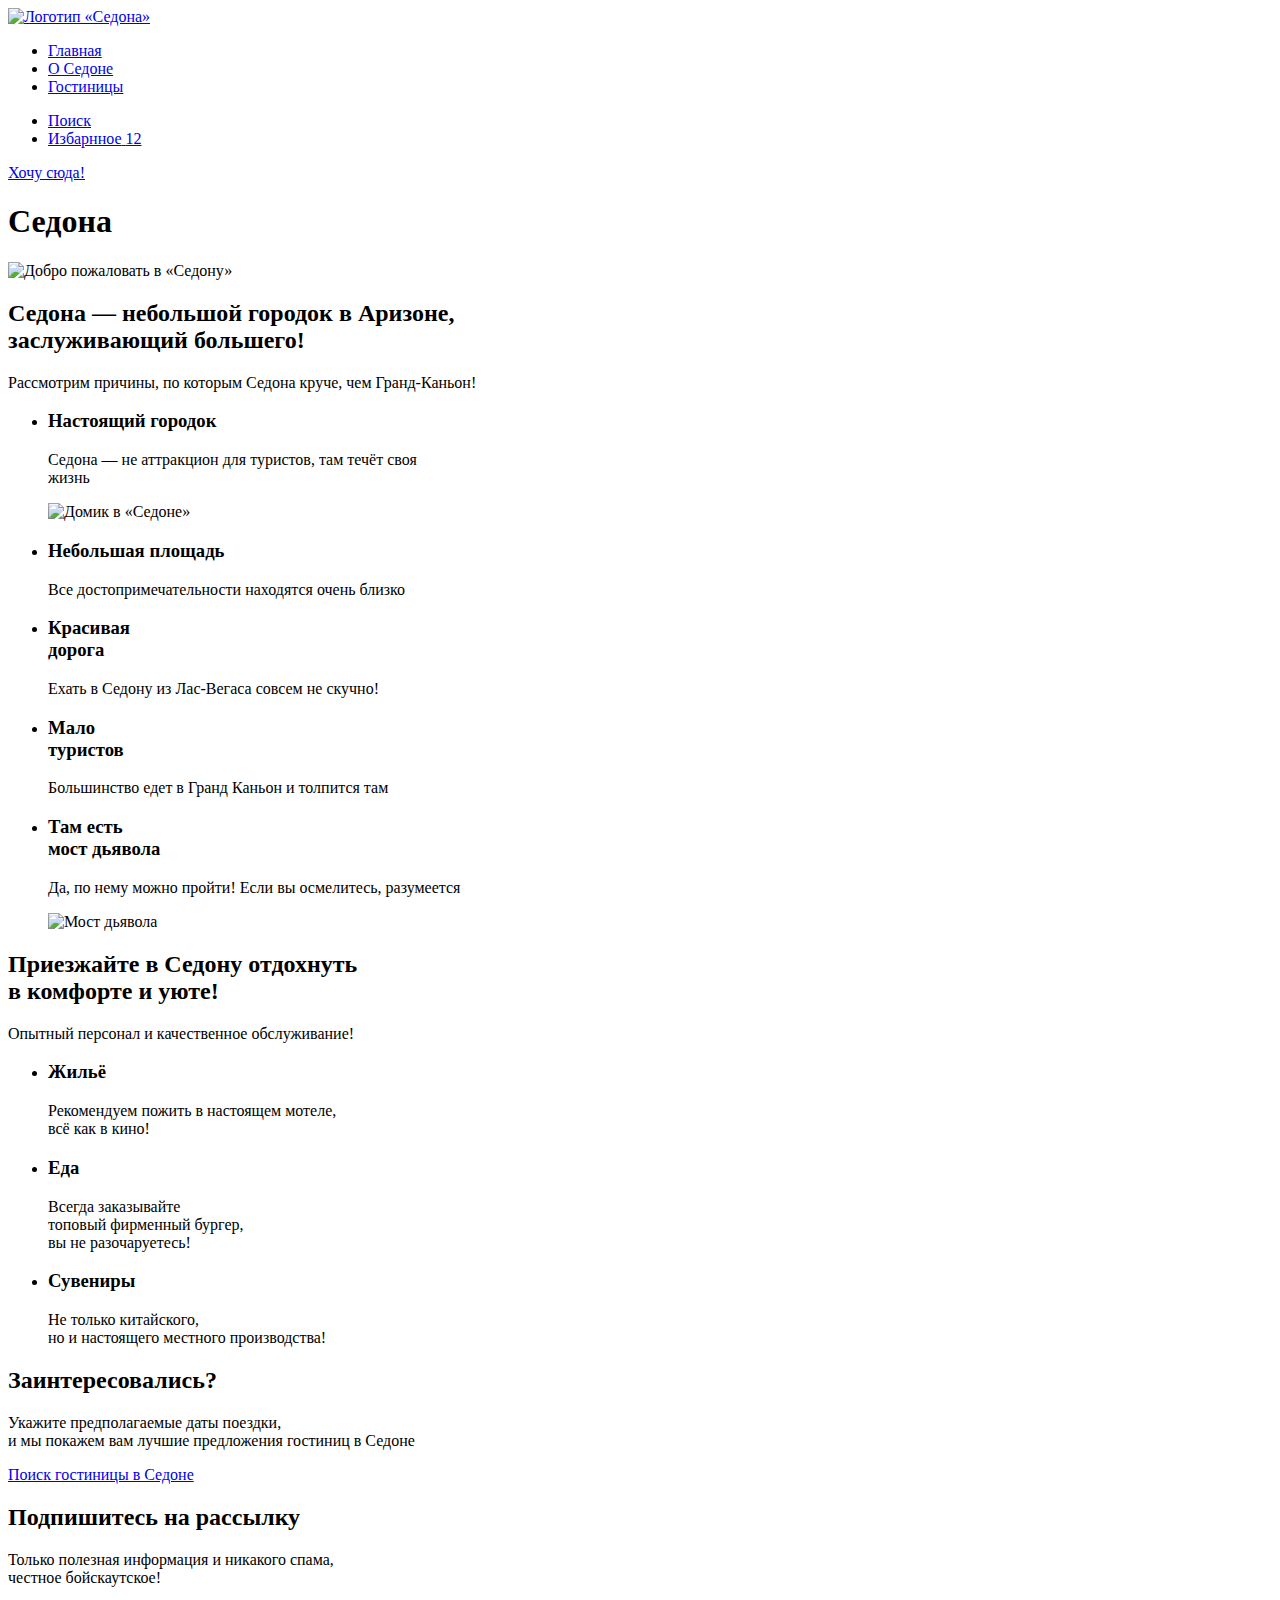
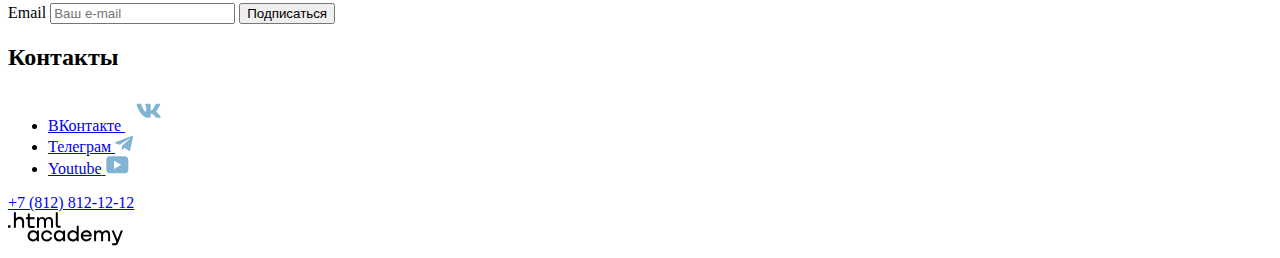
==== index.html @ edb0833c "Добавляет индекс" ====
<!DOCTYPE html>
<html lang="ru">
  <head>
    <meta charset="utf-8">
    <title>HTML Academy: Седона</title>
    <link rel="stylesheet" href="styles/styles.css">
    <link rel="icon" href="favicon.ico"  type="image/x-icon">
  </head>
  <body>
    <div class="container">
      <header data-test="header" class="page-header">
        <a class="logo" href="index.html"> <img class="img-logo" src="images/logosedona.svg" width="140" height="70"
          alt="Логотип «Седона»"></a>
        <nav class="navigation">
          <ul class="navigation-list">
            <li class="navigation-item">
              <a class="navigation-link active-navigation-link" href="index.html">Главная</a>
            </li>
              <li class="navigation-item">
                <a class="navigation-link" href="#">О Седоне</a>
              </li>
               <li class="navigation-item">
                <a class="navigation-link" href="catalog.html">Гостиницы</a>
              </li>
          </ul>
          <ul class="navigation-user">
            <li class="navigation-user-item">
              <a class="img-search navigation-user-link-search" href="#" >
                <span class="visually-hidden">Поиск</span>
              </a>
            </li>
            <li class="navigation-user-item">
              <a class="img-favorite navigation-user-link-favotite" href="#">
                <span class="visually-hidden">Избарнное</span>
                <span class="notification-bage">12</span>
              </a>
            </li>
            </ul>
            <div class="want-here">
              <a class="button link-button button-brown" href="#">Хочу сюда!</a>
            </div>
        </nav>
      </header>

    <main data-test="main" class="main-container">
      <div class="page-container">
        <h1 class="visually-hidden">Седона</h1>
        <section data-test="hero" class="hero">
      <img class="Welcome" src="images/welcome(1).svg" width="458" height="352" alt="Добро пожаловать в «Седону»">
    </section>
    <section data-test="advantages" class="advantages">
      <div class="wrapper-advantages">
      <h2 class="title">Седона — небольшой городок в Аризоне,<br> заслуживающий большего!</h2>
     <p class="sedonas-descriptopn">Рассмотрим причины, по которым Седона круче, чем Гранд-Каньон!</p>
    </div>
     <ul class="advantages-list">
      <li class="advantages-item advantages-item-wide">
        <div class="advantages-item-container blue">
        <h3 class="advantages-title-city">Настоящий городок</h3>
        <p class="advantages-description-city">Седона — не аттракцион для туристов, там течёт своя <br> жизнь</p>
      </div>
        <img src="images/Sedonacity.jpg" width="800" height="385" alt="Домик в «Седоне»">
      </li>
          <li class="advantages-item">
            <div class="advantages-item-container grey">
            <h3 class="advantages-title">Небольшая площадь</h3>
            <p class="advantages-description">Все достопримечательности находятся очень близко</p>
          </div>
          </li>
          <li class="advantages-item">
            <div class="advantages-item-container dark-grey">
            <h3 class="advantages-title">Красивая <br> дорога</h3>
            <p class="advantages-description">Ехать в Седону из Лас-Вегаса совсем не скучно!</p>
          </div>
          </li>
          <li class="advantages-item">
            <div class="advantages-item-container grey">
            <h3 class="advantages-title">Мало <br> туристов</h3>
            <p class="advantages-description">Большинство едет в Гранд Каньон и толпится там</p>
          </div>
          </li>
          <li class="advantages-item advantages-item-wide advantages-item-wide-reverse">
            <div class="advantages-item-blue">
        <h3 class="advantages-title-bridge">Там есть <br> мост дьявола</h3>
        <p class="advantages-description-bridge">Да, по нему можно пройти! Если вы осмелитесь, разумеется</p>
        </div>
        <img src="images/Bridge.jpg" width="800" height="385" alt="Мост дьявола">
      </li>
      </ul>
      </section>
      <section data-test="service" class="service">
        <div class="wrapper-service">
        <h2 class="title-advice">Приезжайте в Седону отдохнуть <br> в комфорте и уюте!</h2>
        <p class="sedonas-descriptopn-service">Опытный персонал и качественное обслуживание!</p>
      </div>
        <ul class="services-list">
          <li class="services-item">
            <div class="services-item-container grey">
              <span class="house"></span>
            <h3 class="advantages-title-service">Жильё</h3>
            <p class="advantages-description">Рекомендуем пожить в&nbsp;настоящем мотеле, <br> всё как в кино!</p>
          </div>
          </li>
          <li class="services-item">
            <div class="services-item-container white">
              <span class="food"></span>
            <h3 class="advantages-title-service">Еда</h3>
            <p class="advantages-description">Всегда заказывайте <br> топовый фирменный бургер, <br> вы не разочаруетесь!</p>
          </div>
          </li>
          <li class="services-item">
            <div class="services-item-container grey">
              <span class="souvenir"></span>
            <h3 class="advantages-title-service">Сувениры</h3>
            <p class="advantages-description">Не только китайского, <br> но и настоящего местного производства!</p>
          </div>
          </li>
        </ul>
      </section>
      <section data-test="subscribe" class="searhing-hotels">
        <div data-test="search" class="wrapper-searching-hotels">
        <h2 class="title">Заинтересовались?</h2>
        <p class="descriptopn-date">Укажите предполагаемые даты поездки, <br> и мы покажем вам лучшие предложения гостиниц в Седоне</p>
        <a class="button button-brown button-serach" href="catalog.html">Поиск гостиницы в Седоне</a>
      </div>
      </section>
      <section class="subscribe">
        <div class="wrapper-subscribe">
        <h2 class="subscribe-title">Подпишитесь на рассылку</h2>
        <p class="subcribe-description">Только полезная информация и никакого спама,<br>честное бойскаутское!</p>
        <form class="newsletter-form" action="https://echo.htmlacademy.ru/" method="post">
          <label for="newsletter-email" class="visually-hidden">Email</label>
          <input class="field"  placeholder="Ваш e-mail" type="email" name="newsletter-email" id="newsletter-email" required>
          <button class="button newsletter-button button-blue" type="submit">
            Подписаться
          </button>
        </form>
      </div>
      </section>
      </div>
    </main>


    <footer data-test="footer" class="page-footer">
      <section class="footer-social">
        <h2 class="visually-hidden">Контакты</h2>
        <ul class="footer-social-list">
          <li class="footer-social-item">
            <a class="link-footer" href="#">
              <span class="visually-hidden">ВКонтакте</span>
              <svg class="svg-footer" width="48" height="41" viewBox="0 0 48 41" fill="#83B3D3" xmlns="http://www.w3.org/2000/svg">
                <path fill-rule="evenodd" clip-rule="evenodd" d="M35.1164 14.8044C35.2824 14.2584 35.1164 13.8564 34.3214 13.8564H31.6964C31.0284 13.8564 30.7204 14.2034 30.5534 14.5864C30.5534 14.5864 29.2184 17.7824 27.3274 19.8584C26.7154 20.4604 26.4374 20.6514 26.1034 20.6514C25.9364 20.6514 25.6854 20.4604 25.6854 19.9134V14.8044C25.6854 14.1484 25.5014 13.8564 24.9454 13.8564H20.8174C20.4004 13.8564 20.1494 14.1604 20.1494 14.4494C20.1494 15.0704 21.0954 15.2144 21.1924 16.9624V20.7604C21.1924 21.5934 21.0394 21.7444 20.7054 21.7444C19.8154 21.7444 17.6504 18.5334 16.3654 14.8594C16.1164 14.1444 15.8644 13.8564 15.1934 13.8564H12.5664C11.8164 13.8564 11.6664 14.2034 11.6664 14.5864C11.6664 15.2684 12.5564 18.6564 15.8114 23.1374C17.9814 26.1974 21.0364 27.8564 23.8194 27.8564C25.4884 27.8564 25.6944 27.4884 25.6944 26.8534V24.5404C25.6944 23.8034 25.8524 23.6564 26.3814 23.6564C26.7714 23.6564 27.4384 23.8484 28.9964 25.3234C30.7764 27.0724 31.0694 27.8564 32.0714 27.8564H34.6964C35.4464 27.8564 35.8224 27.4884 35.6064 26.7604C35.3684 26.0364 34.5184 24.9854 33.3914 23.7384C32.7794 23.0284 31.8614 22.2634 31.5824 21.8804C31.1934 21.3894 31.3044 21.1704 31.5824 20.7334C31.5824 20.7334 34.7824 16.3074 35.1154 14.8044H35.1164Z"/>
                </svg>
            </a>
          </li>
          <li class="footer-social-item">
            <a class="link-footer" href="#">
              <span class="visually-hidden">Телеграм</span>
              <svg class="svg-footer" width="18" height="17" viewBox="0 0 18 17" fill="#83B3D3" xmlns="http://www.w3.org/2000/svg">
                <path d="M16.785 0.955705L0.840489 7.1042C-0.247661 7.54126 -0.241365 8.14828 0.640845 8.41897L4.73445 9.69597L14.2058 3.72014C14.6537 3.44766 15.0629 3.59424 14.7265 3.89281L7.05283 10.8183H7.05103L7.05283 10.8192L6.77045 15.0387C7.18413 15.0387 7.36669 14.8489 7.59871 14.625L9.58705 12.6915L13.7229 15.7464C14.4855 16.1664 15.0332 15.9506 15.2229 15.0405L17.9379 2.2453C18.2158 1.13107 17.5126 0.626562 16.785 0.955705Z"/>
                </svg>
            </a>
          </li>
          <li class="footer-social-item button-link-youtube">
            <a class="link-footer" href="#">
              <span class="visually-hidden">Youtube</span>
              <svg class="svg-footer" width="23" height="18" viewBox="0 0 23 18" fill="#83B3D3" xmlns="http://www.w3.org/2000/svg">
                <path d="M18.9402 0.356445H3.50738C1.64668 0.356445 0.333252 1.9502 0.333252 3.75645V13.8502C0.333252 15.7627 1.64668 17.3564 3.50738 17.3564H19.1591C20.8009 17.3564 22.3333 15.7627 22.3333 13.9564V3.75645C22.1143 1.9502 20.8009 0.356445 18.9402 0.356445ZM7.99494 12.8939V4.81894L15.3283 8.85645L7.99494 12.8939Z"/>
                </svg>
            </a>
          </li>
        </ul>
      </section>

      <section class="contacts-phone">
         <a href="tel:+798121212">+7 (812) 812-12-12</a>
    </section>

    <section class="footer-logo-htmlacademy">
      <svg class="logo-htmlacademy" width="115" height="34" fill="#000" xmlns="http://www.w3.org/2000/svg"><path d="M0 13.26v2.6h2.5v-2.6H0ZM11.6 4.86c-1.6 0-2.8.7-3.6 1.7h-.1V.36h-2v15.5h2v-5.3c0-2.1 1.3-3.6 3.3-3.6 1.8 0 2.9 1.4 2.9 3.2v5.7h2v-6.1c.1-3-1.8-4.9-4.5-4.9ZM26.6 5.16h-4.8v-3.7h-2v3.8h-1.9v2h1.9v6c0 1.7 1 2.7 2.7 2.7h4.1v-2h-3.7c-.7 0-1.1-.4-1.1-1.1v-5.7h4.8v-2ZM41.1 4.96c-1.6 0-2.9.8-3.5 2.1h-.1c-.6-1.2-1.8-2.1-3.4-2.1-1.4 0-2.5.8-3.1 1.8h-.1v-1.6H29v10.6h2v-5.4c0-2 1-3.5 2.6-3.5 1.5 0 2.4 1 2.4 2.6v6.3h2v-5.6c0-2.4 1.4-3.3 2.6-3.3 1.5 0 2.4 1 2.4 2.6v6.3h2v-6.5c.1-2.5-1.4-4.3-3.9-4.3ZM47.8 13.06c0 1.7 1 2.7 2.8 2.7h2v-2h-1.7c-.7 0-1.1-.4-1.1-1.1V.36h-2v12.7ZM28.9 20.06c-.9-1.1-2.2-1.8-3.9-1.8-3.1 0-5.4 2.3-5.4 5.6s2.3 5.6 5.4 5.6c1.8 0 3-.8 3.8-1.9h.1v1.6h2v-10.6h-2v1.5Zm-3.6 7.4c-2.2 0-3.6-1.6-3.6-3.6s1.4-3.6 3.6-3.6 3.6 1.6 3.6 3.6c0 1.9-1.4 3.6-3.6 3.6ZM44.2 22.36c-.5-2.4-2.6-4.1-5.4-4.1a5.4 5.4 0 0 0-5.6 5.6c0 3.1 2.2 5.6 5.6 5.6 2.8 0 4.9-1.8 5.4-4.2h-2.1a3.4 3.4 0 0 1-3.3 2.3c-2.2 0-3.6-1.6-3.6-3.6s1.4-3.6 3.6-3.6c1.6 0 2.8 1 3.3 2.2h2.1v-.2ZM55.1 20.06c-.9-1.1-2.2-1.8-3.9-1.8-3.1 0-5.4 2.3-5.4 5.6s2.3 5.6 5.4 5.6c1.8 0 3-.8 3.8-1.9h.1v1.6h2v-10.6h-2v1.5Zm-3.6 7.4c-2.2 0-3.6-1.6-3.6-3.6s1.4-3.6 3.6-3.6 3.6 1.6 3.6 3.6c0 1.9-1.5 3.6-3.6 3.6ZM68.7 20.16c-.9-1.1-2.2-1.9-3.9-1.9-3.1 0-5.4 2.3-5.4 5.6s2.2 5.6 5.4 5.6c1.7 0 3-.8 3.8-1.8h.1v1.5h2v-15.4h-2v6.4Zm-3.6 7.3c-2.2 0-3.6-1.6-3.6-3.6s1.4-3.6 3.6-3.6 3.6 1.6 3.6 3.6c-.1 2-1.5 3.6-3.6 3.6ZM78.3 18.26c-3.3 0-5.5 2.5-5.5 5.6 0 3 2.1 5.6 5.5 5.6 2.5 0 4.5-1.3 5.2-3.6h-2.1c-.5 1-1.6 1.6-3 1.6-1.9 0-3.3-1.3-3.4-2.9h8.8c.2-3.6-2-6.3-5.5-6.3Zm0 1.9c1.7 0 3 1 3.3 2.6h-6.5c.3-1.5 1.5-2.6 3.2-2.6ZM98.2 18.26c-1.6 0-2.9.8-3.6 2h-.1c-.6-1.2-1.8-2-3.4-2-1.4 0-2.5.7-3.1 1.8v-1.5h-1.9v10.6h2v-5.4c0-2 1-3.4 2.6-3.5 1.5 0 2.4 1 2.4 2.6v6.3h2v-5.6c0-2.4 1.4-3.3 2.6-3.3 1.5 0 2.4 1 2.4 2.6v6.3h2v-6.5c.1-2.6-1.4-4.4-3.9-4.4ZM109.4 27.36l-3.6-8.9h-2.2l4.8 11.6c-.3.9-.7 1.2-1.7 1.2h-2.5v2h2.5c1.8 0 2.8-.8 3.5-2.6l4.7-12.2h-2.1l-3.4 8.9Z"/></svg>
      </section>
    </footer>
  </div>
  </body>
</html>
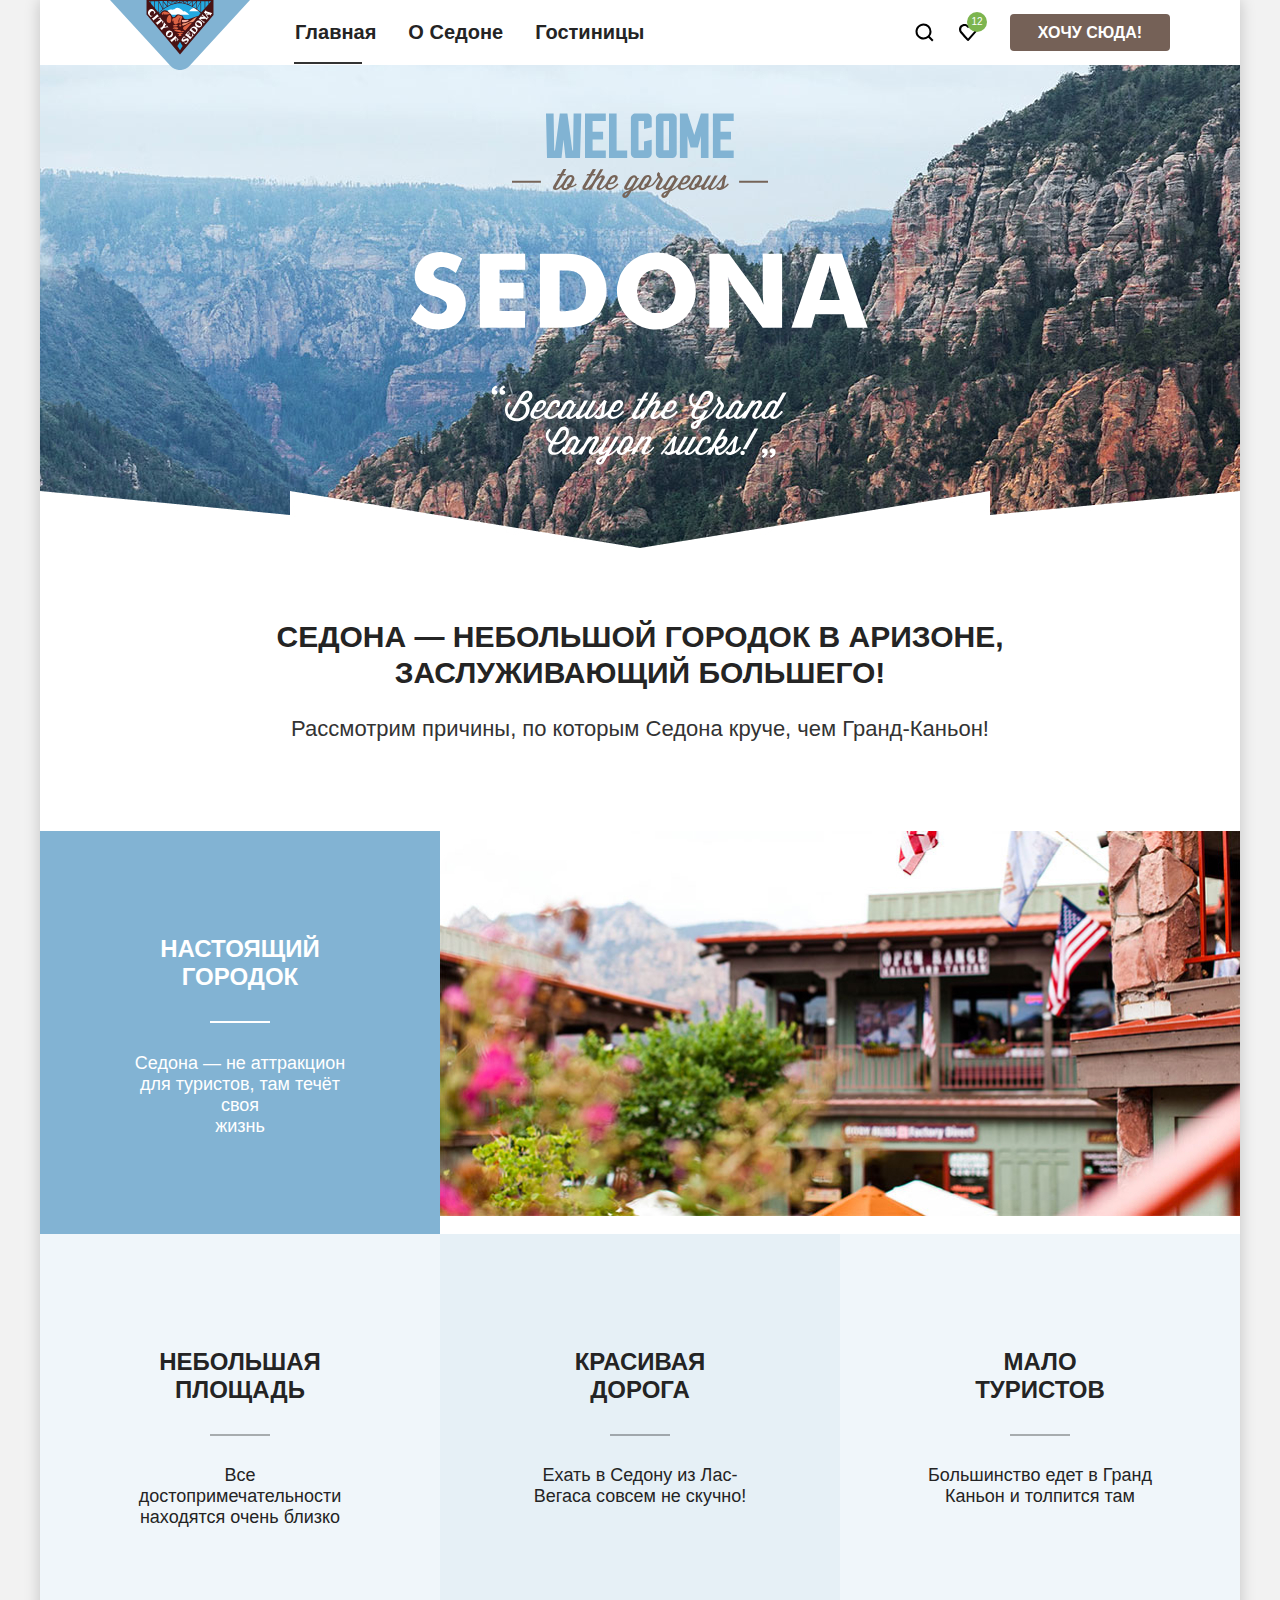
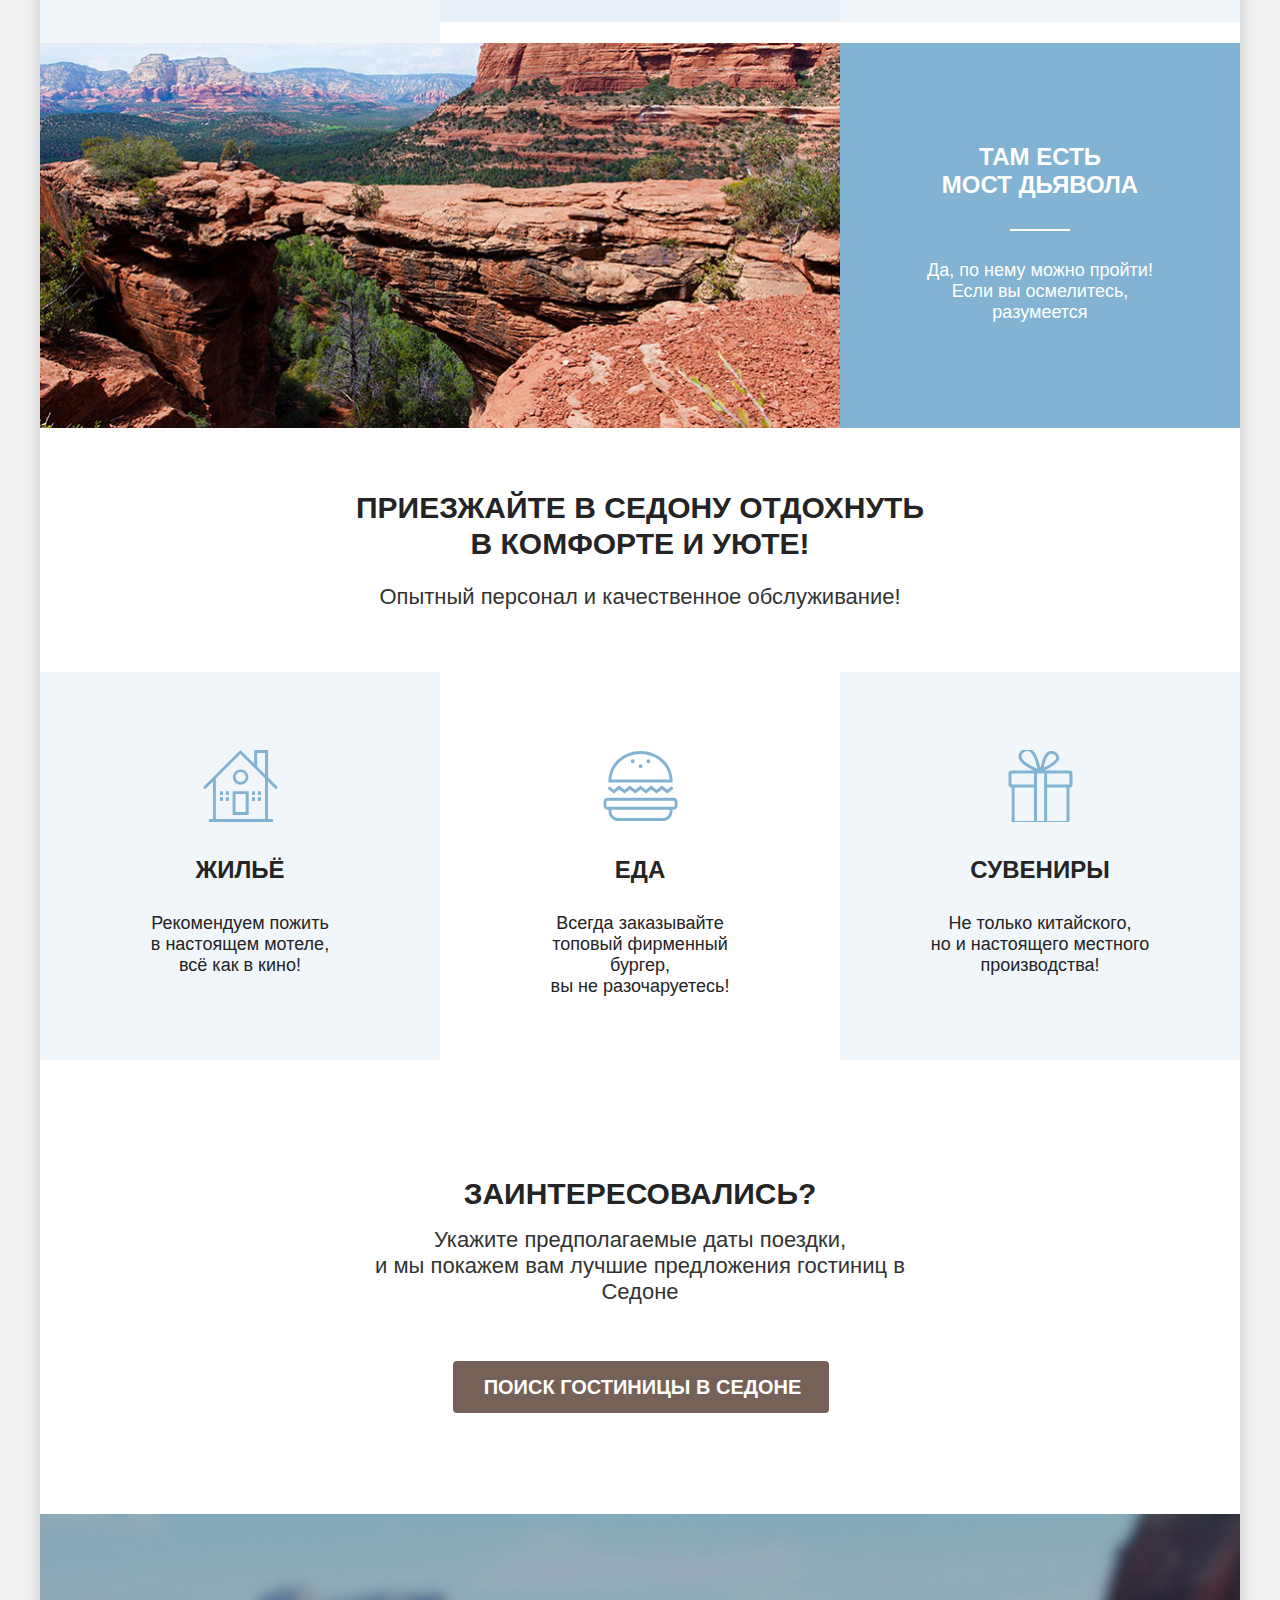
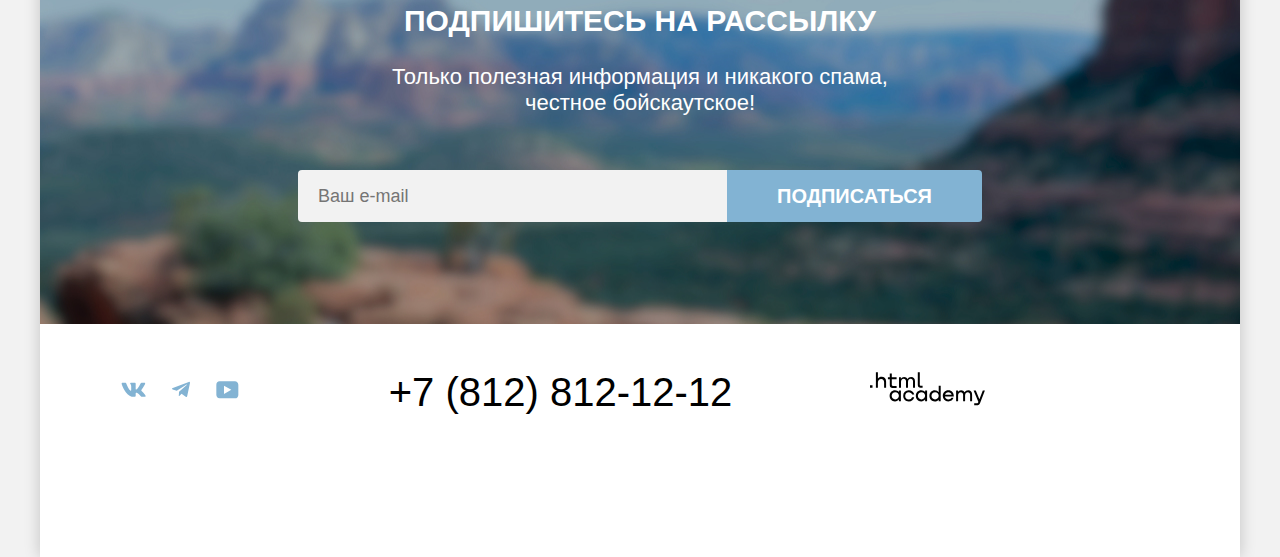
==== commit 7fa90b59: "Merge pull request #3 from MariiaGhanem/master" ====
--- a/index.html
+++ b/index.html
@@ -4,7 +4,8 @@
     <meta charset="utf-8">
     <title>HTML Academy: Седона</title>
     <link rel="stylesheet" href="styles/styles.css">
-    <link rel="icon" href="favicon.ico"  type="image/x-icon">
+    <link rel="icon" href="favicon.ico">
+    <link rel="icon" type="image/png" href="images/favicon.png">
   </head>
   <body>
     <div class="container">
@@ -59,7 +60,7 @@
         <h3 class="advantages-title-city">Настоящий городок</h3>
         <p class="advantages-description-city">Седона — не аттракцион для туристов, там течёт своя <br> жизнь</p>
       </div>
-        <img src="images/Sedonacity.jpg" width="800" height="385" alt="Домик в «Седоне»">
+        <img src="images/sedonacity.jpg" width="800" height="385" alt="Домик в «Седоне»">
       </li>
           <li class="advantages-item">
             <div class="advantages-item-container grey">
@@ -84,7 +85,7 @@
         <h3 class="advantages-title-bridge">Там есть <br> мост дьявола</h3>
         <p class="advantages-description-bridge">Да, по нему можно пройти! Если вы осмелитесь, разумеется</p>
         </div>
-        <img src="images/Bridge.jpg" width="800" height="385" alt="Мост дьявола">
+        <img src="images/bridge.jpg" width="800" height="385" alt="Мост дьявола">
       </li>
       </ul>
       </section>
@@ -177,7 +178,7 @@
     </section>
 
     <section class="footer-logo-htmlacademy">
-      <svg class="logo-htmlacademy" width="115" height="34" fill="#000" xmlns="http://www.w3.org/2000/svg"><path d="M0 13.26v2.6h2.5v-2.6H0ZM11.6 4.86c-1.6 0-2.8.7-3.6 1.7h-.1V.36h-2v15.5h2v-5.3c0-2.1 1.3-3.6 3.3-3.6 1.8 0 2.9 1.4 2.9 3.2v5.7h2v-6.1c.1-3-1.8-4.9-4.5-4.9ZM26.6 5.16h-4.8v-3.7h-2v3.8h-1.9v2h1.9v6c0 1.7 1 2.7 2.7 2.7h4.1v-2h-3.7c-.7 0-1.1-.4-1.1-1.1v-5.7h4.8v-2ZM41.1 4.96c-1.6 0-2.9.8-3.5 2.1h-.1c-.6-1.2-1.8-2.1-3.4-2.1-1.4 0-2.5.8-3.1 1.8h-.1v-1.6H29v10.6h2v-5.4c0-2 1-3.5 2.6-3.5 1.5 0 2.4 1 2.4 2.6v6.3h2v-5.6c0-2.4 1.4-3.3 2.6-3.3 1.5 0 2.4 1 2.4 2.6v6.3h2v-6.5c.1-2.5-1.4-4.3-3.9-4.3ZM47.8 13.06c0 1.7 1 2.7 2.8 2.7h2v-2h-1.7c-.7 0-1.1-.4-1.1-1.1V.36h-2v12.7ZM28.9 20.06c-.9-1.1-2.2-1.8-3.9-1.8-3.1 0-5.4 2.3-5.4 5.6s2.3 5.6 5.4 5.6c1.8 0 3-.8 3.8-1.9h.1v1.6h2v-10.6h-2v1.5Zm-3.6 7.4c-2.2 0-3.6-1.6-3.6-3.6s1.4-3.6 3.6-3.6 3.6 1.6 3.6 3.6c0 1.9-1.4 3.6-3.6 3.6ZM44.2 22.36c-.5-2.4-2.6-4.1-5.4-4.1a5.4 5.4 0 0 0-5.6 5.6c0 3.1 2.2 5.6 5.6 5.6 2.8 0 4.9-1.8 5.4-4.2h-2.1a3.4 3.4 0 0 1-3.3 2.3c-2.2 0-3.6-1.6-3.6-3.6s1.4-3.6 3.6-3.6c1.6 0 2.8 1 3.3 2.2h2.1v-.2ZM55.1 20.06c-.9-1.1-2.2-1.8-3.9-1.8-3.1 0-5.4 2.3-5.4 5.6s2.3 5.6 5.4 5.6c1.8 0 3-.8 3.8-1.9h.1v1.6h2v-10.6h-2v1.5Zm-3.6 7.4c-2.2 0-3.6-1.6-3.6-3.6s1.4-3.6 3.6-3.6 3.6 1.6 3.6 3.6c0 1.9-1.5 3.6-3.6 3.6ZM68.7 20.16c-.9-1.1-2.2-1.9-3.9-1.9-3.1 0-5.4 2.3-5.4 5.6s2.2 5.6 5.4 5.6c1.7 0 3-.8 3.8-1.8h.1v1.5h2v-15.4h-2v6.4Zm-3.6 7.3c-2.2 0-3.6-1.6-3.6-3.6s1.4-3.6 3.6-3.6 3.6 1.6 3.6 3.6c-.1 2-1.5 3.6-3.6 3.6ZM78.3 18.26c-3.3 0-5.5 2.5-5.5 5.6 0 3 2.1 5.6 5.5 5.6 2.5 0 4.5-1.3 5.2-3.6h-2.1c-.5 1-1.6 1.6-3 1.6-1.9 0-3.3-1.3-3.4-2.9h8.8c.2-3.6-2-6.3-5.5-6.3Zm0 1.9c1.7 0 3 1 3.3 2.6h-6.5c.3-1.5 1.5-2.6 3.2-2.6ZM98.2 18.26c-1.6 0-2.9.8-3.6 2h-.1c-.6-1.2-1.8-2-3.4-2-1.4 0-2.5.7-3.1 1.8v-1.5h-1.9v10.6h2v-5.4c0-2 1-3.4 2.6-3.5 1.5 0 2.4 1 2.4 2.6v6.3h2v-5.6c0-2.4 1.4-3.3 2.6-3.3 1.5 0 2.4 1 2.4 2.6v6.3h2v-6.5c.1-2.6-1.4-4.4-3.9-4.4ZM109.4 27.36l-3.6-8.9h-2.2l4.8 11.6c-.3.9-.7 1.2-1.7 1.2h-2.5v2h2.5c1.8 0 2.8-.8 3.5-2.6l4.7-12.2h-2.1l-3.4 8.9Z"/></svg>
+      <svg  role="img"  aria-label="Логотип Htmlacademy">class="logo-htmlacademy" width="115" height="34" fill="#000" xmlns="http://www.w3.org/2000/svg"><path d="M0 13.26v2.6h2.5v-2.6H0ZM11.6 4.86c-1.6 0-2.8.7-3.6 1.7h-.1V.36h-2v15.5h2v-5.3c0-2.1 1.3-3.6 3.3-3.6 1.8 0 2.9 1.4 2.9 3.2v5.7h2v-6.1c.1-3-1.8-4.9-4.5-4.9ZM26.6 5.16h-4.8v-3.7h-2v3.8h-1.9v2h1.9v6c0 1.7 1 2.7 2.7 2.7h4.1v-2h-3.7c-.7 0-1.1-.4-1.1-1.1v-5.7h4.8v-2ZM41.1 4.96c-1.6 0-2.9.8-3.5 2.1h-.1c-.6-1.2-1.8-2.1-3.4-2.1-1.4 0-2.5.8-3.1 1.8h-.1v-1.6H29v10.6h2v-5.4c0-2 1-3.5 2.6-3.5 1.5 0 2.4 1 2.4 2.6v6.3h2v-5.6c0-2.4 1.4-3.3 2.6-3.3 1.5 0 2.4 1 2.4 2.6v6.3h2v-6.5c.1-2.5-1.4-4.3-3.9-4.3ZM47.8 13.06c0 1.7 1 2.7 2.8 2.7h2v-2h-1.7c-.7 0-1.1-.4-1.1-1.1V.36h-2v12.7ZM28.9 20.06c-.9-1.1-2.2-1.8-3.9-1.8-3.1 0-5.4 2.3-5.4 5.6s2.3 5.6 5.4 5.6c1.8 0 3-.8 3.8-1.9h.1v1.6h2v-10.6h-2v1.5Zm-3.6 7.4c-2.2 0-3.6-1.6-3.6-3.6s1.4-3.6 3.6-3.6 3.6 1.6 3.6 3.6c0 1.9-1.4 3.6-3.6 3.6ZM44.2 22.36c-.5-2.4-2.6-4.1-5.4-4.1a5.4 5.4 0 0 0-5.6 5.6c0 3.1 2.2 5.6 5.6 5.6 2.8 0 4.9-1.8 5.4-4.2h-2.1a3.4 3.4 0 0 1-3.3 2.3c-2.2 0-3.6-1.6-3.6-3.6s1.4-3.6 3.6-3.6c1.6 0 2.8 1 3.3 2.2h2.1v-.2ZM55.1 20.06c-.9-1.1-2.2-1.8-3.9-1.8-3.1 0-5.4 2.3-5.4 5.6s2.3 5.6 5.4 5.6c1.8 0 3-.8 3.8-1.9h.1v1.6h2v-10.6h-2v1.5Zm-3.6 7.4c-2.2 0-3.6-1.6-3.6-3.6s1.4-3.6 3.6-3.6 3.6 1.6 3.6 3.6c0 1.9-1.5 3.6-3.6 3.6ZM68.7 20.16c-.9-1.1-2.2-1.9-3.9-1.9-3.1 0-5.4 2.3-5.4 5.6s2.2 5.6 5.4 5.6c1.7 0 3-.8 3.8-1.8h.1v1.5h2v-15.4h-2v6.4Zm-3.6 7.3c-2.2 0-3.6-1.6-3.6-3.6s1.4-3.6 3.6-3.6 3.6 1.6 3.6 3.6c-.1 2-1.5 3.6-3.6 3.6ZM78.3 18.26c-3.3 0-5.5 2.5-5.5 5.6 0 3 2.1 5.6 5.5 5.6 2.5 0 4.5-1.3 5.2-3.6h-2.1c-.5 1-1.6 1.6-3 1.6-1.9 0-3.3-1.3-3.4-2.9h8.8c.2-3.6-2-6.3-5.5-6.3Zm0 1.9c1.7 0 3 1 3.3 2.6h-6.5c.3-1.5 1.5-2.6 3.2-2.6ZM98.2 18.26c-1.6 0-2.9.8-3.6 2h-.1c-.6-1.2-1.8-2-3.4-2-1.4 0-2.5.7-3.1 1.8v-1.5h-1.9v10.6h2v-5.4c0-2 1-3.4 2.6-3.5 1.5 0 2.4 1 2.4 2.6v6.3h2v-5.6c0-2.4 1.4-3.3 2.6-3.3 1.5 0 2.4 1 2.4 2.6v6.3h2v-6.5c.1-2.6-1.4-4.4-3.9-4.4ZM109.4 27.36l-3.6-8.9h-2.2l4.8 11.6c-.3.9-.7 1.2-1.7 1.2h-2.5v2h2.5c1.8 0 2.8-.8 3.5-2.6l4.7-12.2h-2.1l-3.4 8.9Z"/></svg>
       </section>
     </footer>
   </div>
--- a/styles/styles.css
+++ b/styles/styles.css
@@ -0,0 +1,2150 @@
+
+  @font-face {
+    font-family: "PT Sans";
+    font-style: normal;
+    font-weight: 400;
+    src: url("../fonts/ptsans-400.woff2") format("woff2");
+    font-display: swap;
+  }
+
+  @font-face {
+    font-family: "PT Sans";
+    font-style: normal;
+    font-weight: 700;
+    src: url("../fonts/ptsans-700.woff2") format("woff2");
+    font-display: swap;
+  }
+
+  html {
+    height: 100%;
+  }
+
+  body {
+    font-family: "PT Sans", sans-serif;
+    font-size: 18px;
+    line-height: 21px;
+    color: #333333;
+    background-color: #f2f2f2;
+    height:100%;
+    margin: 0;
+    min-width: 1280px;
+  }
+
+  .container {
+    margin: 0 auto;
+    width: 1200px;
+    display: flex;
+    flex-direction: column;
+    min-height: 100%;
+    background-color: #FFFFFF;
+    box-shadow: 0 0 15px 0 rgba(0, 0, 0, 0.2);
+    }
+
+  .main-container {
+    margin: 0 auto;
+    width: 1200px;
+    flex-grow: 1;
+    background-color: #FFFFFF;
+  }
+
+  ul, li {
+    margin: 0;
+    padding: 0;
+    }
+
+    .want-here {
+      position: absolute;
+      left: 970px;
+
+    }
+
+  .link-button {
+    min-width: 140px;
+    width: 140px;
+    padding: 8px 10px;
+    text-align: center;
+    border-radius: 4px;
+    margin-top: 14px;
+    margin-bottom: 14px;
+    display: block;
+    font-family: inherit;
+    text-decoration: none;
+    text-transform: uppercase;
+    font-weight: 700;
+    font-size: 16px;
+  }
+
+  .button-brown {
+    color: #ffffff;
+    background-color: #756157;
+  }
+
+  .button-brown:hover {
+    background-color: rgba(97, 80, 72, 1);
+  }
+
+  .button-brown:focus {
+    background-color: rgba(97, 80, 72, 1);
+  }
+
+  .button-brown:active {
+    background-color: rgba(117, 97, 87, 1);
+    color: rgba(255, 255, 255, 0.3);
+  }
+
+
+  .button:disabled {
+    background-color: rgba(229, 229, 229, 1);
+    color: rgba(255, 255, 255, 1);
+  }
+
+  .title {
+    font-family: "PT Sans", sans-serif;
+    font-size: 30px;
+    line-height: 36px;
+    color: #242424;
+    text-transform: uppercase;
+    font-weight: 700;
+    padding-left: 20px;
+    padding-right: 20px;
+  }
+
+  .title-advice {
+    font-family: "PT Sans", sans-serif;
+    font-size: 30px;
+    line-height: 36px;
+    color: #242424;
+    text-transform: uppercase;
+    font-weight: 700;
+    padding-left: 20px;
+    padding-right: 20px;
+    margin-bottom: 0;
+  }
+
+  .advantages-title {
+    font-family: "PT Sans", sans-serif;
+    font-size: 24px;
+    line-height: 28px;
+    color: #242424;
+    text-transform: uppercase;
+    font-weight: 700;
+    text-align: center;
+  }
+
+  .advantages-title-service {
+    font-family: "PT Sans", sans-serif;
+    font-size: 24px;
+    line-height: 28px;
+    color: #242424;
+    text-transform: uppercase;
+    font-weight: 700;
+    text-align: center;
+    margin-top: 34px;
+  }
+
+  .advantages-description {
+    font-family: "PT Sans", sans-serif;
+    font-size: 18px;
+    line-height: 21px;
+    color: #242424;
+    font-weight: 400;
+    text-align: center;
+    margin-top: 5px;
+    margin-bottom: 36px;
+  }
+
+  .advantages-title-city {
+    font-family: "PT Sans", sans-serif;
+    font-size: 24px;
+    line-height: 28px;
+    color: #ffffff;
+    text-transform: uppercase;
+    font-weight: 700;
+    text-align: center;
+  }
+  .advantages-description-city {
+    font-family: "PT Sans", sans-serif;
+    font-size: 18px;
+    line-height: 21px;
+    color: #ffffff;
+    font-weight: 400;
+    text-align: center;
+  }
+
+  .advantages-title-bridge {
+    font-family: "PT Sans", sans-serif;
+    font-size: 24px;
+    line-height: 28px;
+    color: #ffffff;
+    text-transform: uppercase;
+    font-weight: 700;
+    text-align: center;
+    margin: 0;
+    padding-top: 10px;
+  }
+
+  .advantages-description-bridge {
+    font-family: "PT Sans", sans-serif;
+    font-size: 18px;
+    line-height: 21px;
+    color: #ffffff;;
+    font-weight: 400;
+    text-align: center;
+    margin-top: 29px;
+  }
+
+  .hotel-title {
+    font-family: "PT Sans", sans-serif;
+    font-size: 24px;
+    line-height: 28px;
+    color: #242424;
+    font-weight: 700;
+  }
+  .title-Sedona-hotels {
+    font-family: "PT Sans", sans-serif;
+    font-size: 60px;
+    line-height: 78px;
+    color: #ffffff;
+    font-weight: 700;
+    margin: 0;
+  }
+
+  .hero {
+    background-color: #ffffff;
+    background-image: url("../images/back-hero.jpg");
+    background-size: cover, contain;
+    background-repeat: no-repeat;
+    background-position: center bottom;
+    width: 1200px;
+    padding-bottom: 69px;
+
+  }
+
+  .img-search {
+    background-image: url("../images/search.svg");
+  }
+
+
+  .navigation-user-link-search{
+    background-repeat: no-repeat;
+    background-position: center;
+    width: 44px;
+    height: 64px;
+    background-color: #FFFFFF;
+    border: none;
+    padding: 22px 12px;
+    margin: 0;
+    cursor: pointer;
+    display: block;
+    box-sizing: border-box;
+  }
+
+  .navigation-user-link-search:hover {
+    background-color: #ede6e6;
+  }
+
+  .navigation-user-link-search:focus {
+    box-shadow: inset 0 0 0 4px #e7e7e7;
+    outline: none;
+  }
+
+  .img-favorite:hover {
+    background-color: #ede6e6;
+  }
+
+  .img-favorite :focus {
+    box-shadow: inset 0 0 0 4px #e7e7e7;
+    outline: none;
+  }
+
+  .active-navigation-link {
+    position: relative;
+  }
+
+  .active-navigation-link-hotel {
+    position: relative;
+  }
+
+  .active-navigation-link::after {
+    content: "";
+    position: absolute;
+    width: 68px;
+    height: 2px;
+    background-color: #333333;
+    bottom: 0;
+    left: 15px;
+}
+
+.active-navigation-link-hotel::after {
+  content: "";
+  position: absolute;
+  width: 93px;
+  height: 2px;
+  background-color: #333333;
+  bottom: 0;
+  left: 15px;
+}
+
+  .img-favorite {
+    background-image: url("../images/heart-favorite.svg");
+  }
+
+  .navigation-user-link-favotite {
+    background-repeat: no-repeat;
+    background-position: center;
+    width: 44px;
+    height: 64px;
+    background-color: #FFFFFF;
+    border: none;
+    padding: 22px 12px;
+    margin: 0;
+    cursor: pointer;
+    display: block;
+    box-sizing: border-box;
+  }
+
+  .notification-bage {
+    display: block;
+    position: relative;
+    top: -10px;
+    right: -9px;
+    max-width: 3ch;
+    min-width: 20px;
+    height: 20px;
+    overflow: hidden;
+    padding: 5px 4px;
+    font-size: 10px;
+    line-height: 10px;
+    color:#ffffff;
+    background-color: #7db54f;
+    text-align: center;
+    border-radius: 50%;
+    box-sizing: border-box;
+  }
+
+  .subscribe {
+    color: #ffffff;
+    background-color: #000000;
+    background-image: url("../images/subscribe.jpg");
+    background-size: cover;
+    background-repeat: no-repeat;
+  }
+
+  .subscribe-catalog {
+    background-color: #ffffff;
+    background-size: cover;
+    background-repeat: no-repeat;
+  }
+
+  .wrapper-subscribe {
+    width: 684px;
+  }
+
+  .subscribe-title {
+    font-family: inherit;
+    font-size: 30px;
+    line-height: 36px;
+    font-weight: 700;
+    text-align: center;
+    color: #ffffff;
+    text-decoration: none;
+    text-transform: uppercase;
+    margin-top: -10px;
+  }
+
+  .subscribe-title-catalog {
+    font-family: inherit;
+    font-size: 30px;
+    line-height: 36px;
+    font-weight: 700;
+    text-align: center;
+    color: #000000;
+    text-decoration: none;
+    text-transform: uppercase;
+  }
+
+  .subcribe-description {
+    font-family: inherit;
+    font-size: 22px;
+    line-height: 26px;
+    font-weight: 400;
+    text-align: center;
+    color: #ffffff;
+    text-decoration: none;
+    text-align: center;
+  }
+
+  .subcribe-description-catalog {
+    font-family: inherit;
+    font-size: 22px;
+    line-height: 26px;
+    font-weight: 400;
+    text-align: center;
+    color: #333333;
+    text-decoration: none;
+    text-align: center;
+  }
+
+  .newsletter-form {
+    display: flex;
+    margin-top: 54px;
+  }
+
+  .field {
+    width: 452px;
+    min-height: 34px;
+    border: none;
+    box-sizing: border-box;
+    padding: 14px 20px;
+    border-radius: 4px 0 0 4px;
+    min-height: 52px;
+    font-family: "PT Sans", sans-serif;
+    font-size: 18px;
+    line-height: 24px;
+    background-color: #F2F2F2;
+  }
+
+  .field:hover {
+    background-color: #E6E6E6;
+  }
+
+  .field:focus {
+    background-color: #E6E6E6;
+  }
+
+  .field:active {
+    background-color: #F2F2F2;
+  }
+
+  .field-catalog {
+    width: 452px;
+    min-height: 34px;
+    border: none;
+    box-sizing: border-box;
+    background-color: #F2F2F2;
+    padding-left: 20px;
+  }
+
+  .newsletter-button {
+    font-family: inherit;
+  font-size: 20px;
+  line-height: 36px;
+  font-weight: 700;
+  text-align: center;
+  text-decoration: none;
+  text-transform: uppercase;
+  display: inline-block;
+  padding-right: 50px;
+  padding-left: 50px;
+  padding-bottom: 8px;
+  padding-top: 8px;
+  border: none;
+  margin: 0;
+  box-sizing: border-box;
+  border-radius: 0 4px 4px 0;
+  }
+
+  .button-blue {
+    color: #ffffff;
+    background-color: #82B3D3;
+  }
+
+  .button-blue:hover {
+    background-color: rgba(104, 162, 202, 1);
+  }
+
+  .button-blue:focus {
+    background-color: rgba(104, 162, 202, 1);
+  }
+
+  .button-blue:active {
+    background-color: rgba(104, 162, 202, 1);
+    color: rgba(255, 255, 255, 0.3);
+  }
+
+  .flters-hotels {
+    color: #ffffff;
+    background-image: url("../images/filter.jpg");
+    background-size: cover;
+    background-repeat: no-repeat;
+    background-position: center bottom;
+  }
+
+  .favorite-added {
+    font-family: inherit;
+    font-size: 16px;
+    line-height: 20px;
+    font-weight: 700;
+    text-align: center;
+    color: #ffffff;
+    background-color: #82B3D3;
+    text-decoration: none;
+    text-transform: uppercase;
+    display: inline-block;
+    padding: 8px 20px 8px 20px;
+    border: none;
+    border-radius: 4px;
+    box-sizing: border-box;
+  }
+
+
+  .favorite-added-active {
+    font-family: inherit;
+    font-size: 16px;
+    line-height: 20px;
+    font-weight: 700;
+    text-align: center;
+    text-decoration: none;
+    text-transform: uppercase;
+    display: inline-block;
+    padding: 8px 18px 8px 18px;
+    border: none;
+    border-radius: 4px;
+    box-sizing: border-box;
+  }
+
+  .button-green {
+    color: #ffffff;
+    background-color: #7DB54F;
+  }
+
+ .button-green:hover {
+    background-color: #6C9E42;
+  }
+
+  .button-green:focus {
+    background-color: #6C9E42;
+  }
+
+  .button-green:active {
+    background-color: #7DB54F;
+    color: rgba(255, 255, 255, 0.3)
+  }
+
+  .contacts-phone {
+    font-size: inherit;
+    font-weight: 400;
+    font-size: 40px;
+    line-height: 40px;
+  }
+
+  .button-serach {
+    font-family: inherit;
+    font-size: 20px;
+    line-height: 36px;
+    font-weight: 700;
+    text-align: center;
+    text-decoration: none;
+    text-transform: uppercase;
+    display: inline-block;
+    padding-left: 27px;
+    padding-right: 24px;
+    padding-top: 8px;
+    padding-bottom: 8px;
+    border: none;
+    margin-top: 22px;
+    margin-bottom: 31px;
+    margin-right: 18px;
+    margin-left: 20px;
+    border-radius: 4px;
+    box-sizing: border-box;
+    width: 376px;
+  }
+
+  .breadcrumbs {
+   display: flex;
+   margin: 0;
+   padding: 0;
+   list-style-type: none;
+   gap: 10px;
+   align-items: center;
+  margin-top: 6px;
+  }
+
+  .navigation {
+    display: flex;
+    flex-grow:1;
+    align-items: flex-start;
+    flex-wrap: wrap;
+  }
+
+  .navigation-item {
+    padding: 0;
+  }
+
+  .navigation-list {
+    margin: 0;
+    padding: 0;
+    list-style: none;
+    display: flex;
+    flex-wrap: wrap;
+    max-width: 550px;
+    margin-right: auto;
+  }
+
+  .navigation-link {
+    margin: 0;
+    padding: 0;
+    display: flex;
+    font-family: "PT Sans", sans-serif;
+    font-size: 20px;
+    line-height: 24px;
+    color: #242424;
+    font-weight:700;
+    text-decoration: none;
+    padding: 20px 16px;
+    align-items: center;
+  }
+
+
+  .navigation-link:hover {
+    color: #595959;
+  }
+
+  .navigation-link:focus {
+    box-shadow: inset 0 0 0 4px #e7e7e7;
+    outline: none;
+  }
+
+  .navigation-user {
+    margin: 0;
+    list-style: none;
+    padding:0;
+    display: flex;
+    flex-wrap: wrap;
+    justify-content: flex-end;
+    max-width: 100px;
+    margin-right: 180px;
+  }
+
+  .navigation-user-item {
+    position: relative;
+  }
+
+  .navigation-list.navigation-user  {
+    min-width: 20px;
+    min-height: 20px;
+  }
+
+  .card-hotels {
+    width: 1060px;
+    margin-left: 70px;
+  }
+
+  .list-card-hotels {
+    display: grid;
+    list-style-type: none;
+    margin: 0;
+    padding: 0;
+    grid-template-columns: repeat(3, 340px);
+    gap: 20px;
+    background-color: #FFFFFF;
+    border-bottom: 1px solid #e6e6e6;
+  }
+
+  .pagination-container {
+  display: flex;
+  padding: 16px;
+  background-color: #ffffff;
+  padding-top: 79px;
+  padding-left: 71px;
+  margin-bottom: 14px;
+}
+
+.pagination {
+  display: flex;
+  margin: 0;
+  padding: 0;
+  list-style-type: none;
+}
+
+.advantages-list {
+  display: flex;
+  flex-wrap: wrap;
+  margin: 0;
+  padding: 0;
+  list-style-type: none;
+  margin-top: -6px;
+}
+
+.advantages-item {
+  width: 400px;
+}
+
+.advantages-item-wide {
+  width: 100%;
+  display: flex;
+  flex-wrap: wrap;
+}
+
+.advantages-item-container {
+  width: 230px;
+  min-height: 200px;
+  display: flex;
+  flex-direction: column;
+  padding: 90px 85px;
+  margin-top: 0;
+  padding-bottom: 79px;
+}
+
+.advantages-item-blue {
+  width: 230px;
+  min-height: 200px;
+  display: flex;
+  flex-direction: column;
+  padding: 90px 85px;
+  margin-top: 0;
+  padding-bottom: 77px;
+  background-color: #82B3D3;
+}
+
+.advantages-item-wide-reverse {
+  flex-direction: row-reverse;
+}
+
+.services-list {
+  display: flex;
+  flex-wrap: wrap;
+  margin: 0;
+  padding: 0;
+  list-style-type: none;
+}
+
+.services-item {
+  width: 400px;
+}
+
+.services-item-container {
+  width: 230px;
+  min-height: 200px;
+  display: flex;
+  flex-direction: column;
+  padding: 48px 85px;
+  margin-top: auto;
+  margin-bottom: auto;
+  align-items: center;
+}
+
+.page-footer {
+  display: flex;
+  flex-wrap: wrap;
+  justify-content: space-between;
+  padding-top: 40px;
+  padding-bottom: 30px;
+  padding-right: 70px;
+  padding-left: 70px;
+  margin: 0;
+  background-color: #FFFFFF;
+  margin-top: 8px;
+}
+
+.footer-social-list {
+  display: flex;
+  flex-wrap: wrap;
+  margin: 0;
+  padding: 0;
+  list-style-type: none;
+}
+
+.Welcome {
+  display: block;
+  margin: 0 auto;
+  padding-top: 48px;
+  padding-bottom: 14px;
+}
+
+.wrapper-searching-hotels {
+  width: 592px;
+  padding: 70px 304px;
+  text-align: center;
+  background-color: #FFFFFF;
+}
+
+.wrapper-advantages {
+  padding-top: 46px;
+  padding-bottom: 66px;
+  text-align: center;
+}
+
+.sedonas-descriptopn {
+  font-size: 22px;
+  font-weight: 400;
+  line-height: 26px;
+  margin-bottom: 29px;
+  padding-right: 20px;
+  padding-left: 20px;
+}
+
+.sedonas-descriptopn-service {
+  font-size: 22px;
+  font-weight: 400;
+  line-height: 26px;
+  padding-right: 20px;
+  padding-left: 20px;
+}
+
+.descriptopn-date {
+  font-size: 22px;
+  font-weight: 400;
+  line-height: 26px;
+  margin-top: -9px;
+  margin-bottom: 34px;
+}
+
+.wrapper-service {
+  padding-top: 37px;
+  padding-bottom: 40px;
+  text-align: center;
+}
+
+.advantages-title-services {
+
+}
+
+.visually-hidden {
+  position: absolute;
+  width: 1px;
+  height: 1px;
+  margin: -1px;
+  padding: 0;
+  border: 0;
+  clip: rect(0 0 0 0);
+  overflow: hidden;
+}
+
+.wrapper-subscribe {
+  width: 684px;
+  padding-top: 99px;
+  padding-bottom: 102px;
+  padding-right: 258px;
+  padding-left: 258px;
+}
+
+.flters-hotels {
+  display: flex;
+  flex-direction: column;
+}
+
+.header-wrapper {
+padding-left: 0;
+margin-top: 35px;
+margin-left: 70px;
+margin-right: 70px;
+margin-bottom: 40px;
+}
+
+.wrapper-filter {
+  display: flex;
+  margin-left: 70px;
+  margin-right: 70px;
+  margin-bottom: 53px;
+  width: 1060px;
+}
+
+.custom-checkbox {
+  width: 20px;
+  height: 20px;
+  background-color: #FFFFFF;
+  display: block;
+  position: relative;
+  border-radius: 4px;
+  margin-top: -20px;
+  top: 21px;
+}
+
+.custom-checkbox::before {
+  content: "";
+  display: inline-block;
+  width: 12px;
+  height: 10px;
+  background-image: url(../images/tip.svg);
+  background-size: contain;
+  background-repeat: no-repeat;
+  position: absolute;
+  left: 25%;
+  top: 25%;
+  transform: translateX(-1px) scale(0);
+}
+
+.control:focus {
+  opacity: 0.6;
+}
+
+.control:hover {
+  opacity: 0.6;
+}
+
+.control:active {
+  opacity: 0.3;
+}
+
+.control-input:checked + .custom-checkbox::before {
+  transform: translateX(-1px) scale(1);
+}
+
+.custom-radio {
+  width: 20px;
+  height: 20px;
+  background-color: #FFFFFF;
+  display: block;
+  position: relative;
+  border-radius: 50%;
+  margin-top: -20px;
+  top: 24px;
+  left:-15px;
+}
+
+.custom-radio::before {
+  content: "";
+  display: inline-block;
+  width: 10px;
+  height: 10px;
+  background-size: contain;
+  background-repeat: no-repeat;
+  position: absolute;
+  left: 25%;
+  top: 25%;
+  transform: scale(0);
+  background-color: #000000;
+  border-radius: 50%;
+}
+
+.form-check-input:checked + .custom-radio::before {
+  transform: scale(1);
+}
+
+
+.catalog-type-living {
+margin-left: 22px;
+font-family: "PT Sans", sans-serif;
+font-weight: 400;
+font-size: 18px;
+line-height: 23px;
+}
+
+
+.form-check-input {
+appearance: none;
+display: block;
+margin: 0;
+}
+
+
+.control-input {
+margin-left: 143px;
+appearance: none;
+display: block;
+margin: 0;
+}
+ .catalog-input-name {
+  margin-left: 36px;
+ }
+
+.view-buttons {
+  max-width: 170px;
+  margin:0;
+  padding:0;
+  list-style-type: none;
+  display: flex;
+  gap:8px;
+  flex-wrap: wrap;
+  margin-right: -5px;
+}
+
+
+.catalog-filter-list {
+  margin: 0;
+  padding: 0;
+list-style-type: none;
+}
+
+.flter-second {
+  margin: 0;
+  padding: 0;
+list-style-type: none;
+}
+
+.catalog-filter-item {
+ font-family: inherit;
+  font-size: 18px;
+  line-height: 23px;
+  font-weight: 400;
+  text-align: center;
+  color: #ffffff;
+  text-decoration: none;
+  display: flex;
+}
+
+.form-check {
+  padding-right: 140px;
+  margin-bottom: 1em;
+}
+
+.filter-price {
+  padding-right: 73px;
+  padding-left: 10px;
+}
+
+.buttons {
+  display:flex;
+  flex-direction: column;
+  padding-top: 58px;
+}
+
+.button-get {
+  margin-bottom: 32px;
+}
+
+li {
+  width: -webkit-fit-content;
+  width: -moz-fit-content;
+  width: fit-content;
+}
+
+.sorting-container {
+  display: flex;
+  margin-top: 50px;
+  margin-left: 70px;
+  margin-right: 70px;
+  margin-bottom: 23px;
+}
+
+.title-sorting-container {
+  margin-right: auto;
+  margin-top: 5px;
+  font-family: inherit;
+  font-size: 30px;
+  line-height: 36px;
+  font-weight: 700;
+  text-align: center;
+  color: #333333;
+  text-decoration: none;
+  text-transform: uppercase;
+  display: inline-block;
+
+}
+
+.select-control {
+  margin-right: 70px;
+  padding-right: 30px;
+  padding-left: 20px;
+  width: 292px;
+  font-family:"PT Sans", sans-serif;
+  color: #333333;
+  font-size: 18px;
+  line-height: 21px;
+  height: 49px;
+  border: 2px solid #E5E5E5;
+  border-radius: 4px;
+  appearance: none;
+  background-image: url(../images/select-arrow.svg);
+  background-repeat: no-repeat;
+  background-position: center right 19px;
+  background-color: transparent;
+}
+.view-button {
+  border-radius: 4px;
+  background-position: center;
+  background-repeat: no-repeat;
+  width: 16px;
+  min-height: 14px;
+  display: block;
+  border: 2px solid #000000;
+  padding: 15px;
+}
+
+.view-button:hover {
+  border: 2px solid #000000;
+}
+
+.view-button:active {
+  border: 2px solid #000000;
+}
+
+
+.view-button-card-one {
+  background-image: url(../images/menu.svg);
+  background-position: center;
+  background-repeat: no-repeat;
+}
+
+.view-button-card-second {
+  background-image: url(../images/menu2.svg);
+  background-position: center;
+  background-repeat: no-repeat;
+  border: 2px solid #E5E5E5;
+}
+
+.view-button-card-three {
+  background-image: url(../images/menu3.svg);
+  background-position: center;
+  background-repeat: no-repeat;
+  border: 2px solid #E5E5E5;
+}
+
+.menu-view {
+  display: flex;
+  margin: 0;
+  padding: 0;
+list-style-type: none;
+}
+
+.cards-of-hotels {
+  width: 340px;
+  padding: 19px;
+  display: grid;
+  grid-template-columns: repeat(2, 140px);
+  grid-template-rows: 212px 1fr;
+  gap: 16px 20px;
+  border-radius: 4px;
+  border: 1px solid #E6E6E6;
+  justify-content: center;
+  align-content: stretch;
+  box-sizing: border-box;
+}
+
+.hotel-title {
+  color: #000000;
+  text-decoration: none;
+  grid-column: span 2;
+}
+
+.hotel-title {
+  margin: 0;
+  padding: 0;
+}
+
+.card-price-name {
+  margin: 0;
+  padding: 0;
+}
+
+.card-price-value {
+  margin: 0;
+  padding: 0;
+  justify-self: end;
+}
+
+.logo {
+  margin-right:29px;
+  min-width: 140px;
+}
+
+.logo img {
+
+}
+
+.img-logo {
+  position: relative;
+  margin-bottom: -10px;
+  object-fit: contain;
+}
+
+.page-header {
+  background-color: #FFFFFF;
+  display: flex;
+  padding-left: 70px;
+  padding-right: 70px;
+  flex-wrap: wrap;
+  position: relative;
+}
+
+.pagination-link {
+  display: flex;
+  align-items: center;
+  justify-content: center;
+  min-width: 60px;
+  min-height: 60px;
+  padding: 10px;
+  font-weight: 700;
+  font-size: 20px;
+  line-height: 36px;
+  color: #FFFFFF;
+  text-align: center;
+  text-transform: uppercase;
+  background-color: #82B3D3;
+  text-decoration: none;
+  border-radius: 4px;
+  box-sizing: border-box;
+}
+
+.pagination-active {
+  display: flex;
+  align-items: center;
+  justify-content: center;
+  min-width: 60px;
+  min-height: 60px;
+  padding: 10px;
+  font-weight: 700;
+  font-size: 20px;
+  line-height: 36px;
+  color: #000000;
+  text-align: center;
+  text-transform: uppercase;
+  background-color: #F2F2F2;
+  text-decoration: none;
+  border-radius: 4px;
+  box-sizing: border-box;
+}
+
+.pagination-item {
+display: flex;
+margin-right: 8px;
+}
+
+.pagination-link-white {
+  display: flex;
+  align-items: center;
+  justify-content: center;
+  min-width: 60px;
+  min-height: 60px;
+  padding: 10px;
+  font-weight: 700;
+  font-size: 20px;
+  line-height: 36px;
+  color:#000000;
+  text-align: center;
+  text-transform: uppercase;
+  text-decoration: none;
+  border-radius: 4px;
+  box-sizing: border-box;
+}
+
+.wrapper-advantages {
+  background-color: #FFFFFF;
+}
+
+.blue.advantages-item-container {
+  background-color: #82B3D3;
+}
+
+.grey.advantages-item-container {
+background-color: #83B3D31F;
+}
+
+.dark-grey.advantages-item-container {
+  background-color: #83B3D333;
+}
+
+.wrapper-service {
+  background-color: #FFFFFF;
+}
+
+.grey.services-item-container {
+  background-color: #83B3D31F;
+}
+
+.white.services-item-container {
+  background-color: #FFFFFF;
+}
+
+a {
+  text-decoration: none;
+  color: #000000;
+}
+
+.footer-social-item {
+  display: flex;
+  width: 47px;
+  height: 40px;
+  align-items: center;
+  justify-content: center;
+}
+
+.footer-social-item:focus .svg-footer {
+fill: #68A2CA;
+}
+
+.footer-social-item:hover .svg-footer {
+  fill: #68A2CA;
+  }
+
+  .footer-social-item:active .svg-footer {
+    fill: #68A2CA;
+    fill-opacity: 0.3;
+    }
+
+.breadcrumb {
+  display: block;
+  background-repeat: no-repeat;
+  background-position: center;
+  color: rgba(255, 255, 255, 1);
+  position: relative;
+  margin-right: 19px;
+
+}
+
+.breadcrumb::after {
+  content: "";
+  background-image:url(../images/vector.svg);
+  position: absolute;
+  height: 10px;
+  width: 7px;
+  background-repeat: no-repeat;
+  background-position: center;
+  top: 55%;
+  transform: translateY(-50%);
+  right: -17px;
+}
+
+.breadcrumb:last-child::after {
+  content: none;
+}
+
+.breadcrumb:hover .svg-house {
+  fill: rgba(255, 255, 255, 0.6);
+}
+
+.breadcrumb:focus .svg-house {
+  fill: rgba(255, 255, 255, 0.6);
+}
+
+.breadcrumb:active .svg-house {
+  fill: rgba(255, 255, 255, 0.3);
+}
+
+.breadcrumb-hotels:hover {
+  color: rgba(255, 255, 255, 0.6);
+}
+
+.breadcrumb-hotels:focus {
+  color: rgba(255, 255, 255, 0.6);
+}
+
+.breadcrumb-hotels:active {
+  color: rgba(255, 255, 255, 0.3);
+}
+
+.breadcrumb-home {
+  background-image: url(../images/home-breadcrumb.svg);
+  background-size: cover;
+  width: 12px;
+  height: 12px;
+  display: block;
+  background-position: center;
+  margin-right: 2px;
+  text-align: center;
+  background-repeat: no-repeat;
+}
+
+.breadcrumb-arrow {
+  background-image: url(../images/Vector.svg);
+  background-repeat: no-repeat;
+  background-position: center;
+  display: block;
+  background-size: cover;
+  width: 7px;
+  height:10px;
+  margin: 0;
+}
+
+.breadcrumb-hotels {
+  font-family: inherit;
+  font-size: 16px;
+  line-height: 21px;
+  font-weight: 400;
+  text-align: center;
+  color: #ffffff;
+}
+
+.footer-logo-htmlacademy {}
+
+.footer-logo-htmlacademy:hover .logo-htmlacademy {
+  fill: #756157;
+}
+
+.footer-logo-htmlacademy:focus .logo-htmlacademy {
+  fill: #756157;
+}
+
+.footer-logo-htmlacademy:active .logo-htmlacademy {
+  fill: #756157;
+  fill-opacity: 0.3;
+}
+
+.button-get {
+  font-family: inherit;
+  font-size: 16px;
+  line-height: 20px;
+  font-weight: 700;
+  text-align: center;
+  color: #ffffff;
+  background-color: #82B3D3;
+  text-decoration: none;
+  text-transform: uppercase;
+  display: inline-block;
+  padding: 8px 50px 8px 50px;
+  border: none;
+  margin-top: 0;
+  margin-bottom: 32px;
+  margin-right: 70px;
+  margin-left: 0;
+  border-radius: 4px;
+  box-sizing: border-box;
+}
+
+.button-reset {
+  font-family: inherit;
+  font-size: 16px;
+  line-height: 20px;
+  font-weight: 700;
+  text-align: center;
+  text-decoration: none;
+  text-transform: uppercase;
+  display: inline-block;
+  padding: 8px 50px 8px 50px;
+  border: none;
+  margin-top: 0;
+  margin-bottom: 0;
+  margin-right: 70px;
+  margin-left: 0;
+  border-radius: 4px;
+  box-sizing: border-box;
+}
+
+.button-nocolor {
+  color: rgba(255, 255, 255, 0.8);
+  background-color: transparent;
+}
+
+.button-nocolor:hover {
+  color: rgba(255, 255, 255, 1);
+}
+
+.button-nocolor:focus {
+  color: rgba(255, 255, 255, 1);
+}
+
+.button-nocolor:active {
+  color:rgba(255, 255, 255, 0.3);
+}
+
+
+.appointment-form {
+  display: flex;
+}
+
+.title-filter-price {
+  margin: 0;
+  padding: 0;
+  margin-top: 0;
+  font-family: inherit;
+  font-size: 20px;
+  line-height: 24px;
+  font-weight: 700;
+  color: #FFFFFF;
+  margin-bottom: 32px;
+}
+
+.form-check-title {
+  margin: 0;
+  padding: 0;
+  font-family: inherit;
+  font-size: 20px;
+  line-height: 24px;
+  font-weight: 700;
+  color: #ffffff;
+  margin-left: 40px;
+}
+
+.catalog-filter-item {
+  margin-bottom: 1em;
+}
+
+.catalog-filter-title {
+  margin-top: 0;
+  font-family: inherit;
+  font-size: 20px;
+  line-height: 24px;
+  font-weight: 700;
+  text-align: center;
+  color: #FFFFFF;
+  text-decoration: none;
+  display: inline-block;
+  margin-bottom: 32px;
+}
+
+
+.catalog-filter-list {
+  margin-right: 70px;
+  display: flex;
+  flex-direction: column;
+}
+
+.flter-second {
+  margin: 0;
+  padding: 0;
+  display: flex;
+  flex-direction: column;
+  margin-left: 37px;
+  margin-top: 20px;
+}
+
+.form-check-title {
+  margin-bottom: 32px;
+}
+
+.form-check-label {
+  font-family: inherit;
+  font-size: 18px;
+  line-height: 23px;
+  font-weight: 400;
+  text-align: center;
+  color: #ffffff;
+  text-decoration: none;
+  margin-left: 16px;
+
+}
+
+.form-check {
+display: flex;
+margin-bottom: 16px;
+}
+
+.range-input {
+  width: 141px;
+  height: 48px;
+  font-family: "PT Sans", sans-serif;
+  color: #000000;
+  font-weight: 700;
+  line-height: 24px;
+  font-size: 18px;
+  border: none;
+  box-sizing: border-box;
+  padding: 22px 19px;
+  padding-right: 35px;
+  margin: 0;
+}
+
+.range-input:hover {
+  background-color: rgba(230, 230, 230, 1);
+}
+
+.range-input:focus {
+  background-color: rgba(230, 230, 230, 1);
+}
+
+.control-input-left {
+  border-radius: 4px 0 0 4px;
+  margin-right: 4px;
+}
+
+.control-input-right {
+  border-radius: 0 4px 4px 0;
+  padding-right: 50px;
+}
+
+.price-inputs {
+  display: flex;
+}
+
+.price-input-min {
+  position: relative;
+}
+
+.price-input-max {
+  position: relative;
+}
+
+.price-input-min span {
+  position: absolute;
+  top: 14px;
+  color: rgba(0, 0, 0, 0.3);
+  right: 20px;
+}
+
+.price-input-max span {
+  position: absolute;
+  top: 16px;
+  color: rgba(0, 0, 0, 0.3);
+  right: 19px;
+}
+
+.label-form {
+  position: absolute;
+  color: #000000;
+  top: 349px;
+  right: 1345px;
+}
+
+.label-form-before {
+  position: absolute;
+  color: #000000;
+  top: 349px;
+  right: 1192px;
+}
+
+.house {
+  background-image: url(../images/house.svg);
+  background-repeat: no-repeat;
+  background-position: center;
+  display: block;
+  width: 75px;
+  min-height:72px;
+  margin-top: 30px;
+
+}
+
+.food {
+  background-image: url(../images/food.svg);
+  background-repeat: no-repeat;
+  background-position: center;
+  display: block;
+  width: 75px;
+  min-height:72px;
+  margin-top: 30px;
+}
+
+.souvenir {
+  background-image: url(../images/suvenir.svg);
+  background-repeat: no-repeat;
+  background-position: center;
+  display: block;
+  width: 75px;
+  min-height:72px;
+  margin-top: 30px;
+}
+
+.about {
+  font-family: inherit;
+  font-size: 16px;
+  line-height: 20px;
+  font-weight: 700;
+  text-align: center;
+  color: #ffffff;
+  background-color: #756157;
+  text-decoration: none;
+  text-transform: uppercase;
+  display: inline-block;
+  padding: 8px 26px 8px 26px;
+  border: none;
+  border-radius: 4px;
+  box-sizing: border-box;
+}
+
+.rating-button {
+  font-family: inherit;
+  font-size: 16px;
+  line-height: 20px;
+  font-weight: 400;
+  text-align: center;
+  color: #333333;
+  background-color: #F2F2F2;
+  text-decoration: none;
+  text-transform: uppercase;
+  display: inline-block;
+  padding: 8px 20px 9px 22px;
+  border: none;
+  border-radius: 4px;
+  box-sizing: border-box;
+  margin: 0;
+}
+
+.rating-stars {
+  height: 17px;
+  background-image: url(../images/star.svg);
+  background-repeat: space no-repeat;
+  margin-top: 9px;
+  margin-left: 1px;
+}
+
+.stars-star-4 {
+  width: 88px;
+
+}
+
+.stars-star-3 {
+  width: 63px;
+}
+
+.stars-star-2 {
+  width: 42px;
+}
+
+.contacts-phone a {
+  color: #000000;
+  font-weight: 400;
+  font-size: 40px;
+  line-height: 40px;
+}
+
+.contacts-phone a:hover {
+  color:#756157;
+}
+.modal-container {
+  position: fixed;
+  top: 0;
+  left: 0;
+  display: flex;
+  width: 100%;
+  height: 100%;
+  background-color: rgba(242, 242, 242, 0.8);
+}
+
+.modal {
+  position: relative;
+  margin: auto;
+  padding: 65px 70px;
+  background-color: #ffffff;
+  width: 717px;
+  min-height: 576px;
+  box-shadow: 0 25px 50px 0 rgba(0, 0, 0, 0.15);
+  box-sizing: border-box;
+  border-radius: 30px;
+}
+
+.modal-auth {
+  width: 717px;
+}
+
+.modal-close-button {
+  position: absolute;
+    width: 53px;
+    height: 53px;
+    background-color: #f2f2f2;
+    display: flex;
+    align-items: center;
+    justify-content: center;
+    border: none;
+    border-radius: 50%;
+    top: 64px;
+    right: 52px;
+}
+
+.modal-close-button:hover {
+  background-color: #E6E6E6;
+}
+
+.modal-close-button:focus {
+  background-color: #E6E6E6;
+}
+
+.modal-close-button:active {
+  background-color: #E6E6E6;
+}
+
+.modal-title {
+  margin: 0;
+  margin-bottom: 64px;
+  font-family: "PT Sans", sans-serif;
+  font-size: 30px;
+  line-height: 36px;
+  font-weight: 700;
+  color: #000000;
+  text-transform: uppercase;
+}
+
+.field-date-come {
+  background-color: rgba(242, 242, 242, 1);
+  border: none;
+  background-image: url(../images/date.svg);
+  background-repeat: no-repeat;
+  background-position: top 14px right 20px;;
+  font-size: 18px;
+  line-height: 24px;
+  font-weight: 700;
+  color:#000000;
+  width: 440px;
+  border-radius: 4px;
+  height:48px;
+  padding: 0;
+  padding-left: 20px;
+  box-sizing: border-box;
+  font-family: "PT Sans", sans-serif;
+}
+
+
+
+.field-date-out:disabled {
+  background-color: rgba(230, 230, 230, 0.3);
+}
+
+.field-date-come:hover {
+background-color: rgba(230, 230, 230, 1);
+}
+
+.field-date-come:focus {
+ background-color: rgba(230, 230, 230, 1);
+}
+
+.field-date-come:active {
+  background-color: rgba(230, 230, 230, 1);
+}
+
+.field-date-out:focus {
+  background-color: rgba(230, 230, 230, 0.3);
+}
+
+.field-date-out:hover {
+  background-color: rgba(230, 230, 230, 1);
+  }
+
+
+ .field-date-out:active {
+   background-color: rgba(230, 230, 230, 1);
+ }
+
+.search-form {
+  display: grid;
+  grid-template-columns: 137px 440px;
+  grid-template-rows: 48px 48px 48px 48px 48px 48px 48px;
+}
+
+.date-come {
+  display: inherit;
+  font-size: 20px;
+  line-height: 24px;
+  font-weight: 700;
+  color: #000000;
+  margin-top: 12px;
+  cursor: pointer;
+  max-width: 120px;
+
+}
+
+.date-out {
+  display: inherit;
+  font-size: 20px;
+  line-height: 24px;
+  font-weight: 700;
+  color: #000000;
+  margin-top: 12px;
+  cursor: pointer;
+  max-width: 120px;
+}
+
+.field-date-out {
+  background-color: rgba(242, 242, 242, 1);
+  border: none;
+  background-image: url(../images/date.svg);
+  background-repeat: no-repeat;
+  background-position: top 14px right 20px;;
+ font-size: 18px;
+ line-height: 24px;
+ font-weight: 700;
+ color:#000000;
+ width: 440px;
+ border-radius: 4px;
+ height:48px;
+ padding: 0;
+ padding-left: 20px;
+ box-sizing: border-box;
+ font-family: "PT Sans", sans-serif;
+}
+
+.less-quantity-button {
+  width: 40px;
+  background-color: rgba(242, 242, 242, 1);
+}
+
+
+.modal-search-button {
+  width: 577px;
+  background-color:#83B3D3;
+  border-radius: 10px;
+  border:none;
+  padding: 18px 265px 18px 265px;
+  display: inherit;
+  grid-row: 7;
+  min-height: 60px;
+}
+
+.modal-button-note {
+  margin: 0;
+  margin-bottom: 64px;
+  font-family: "PT Sans", sans-serif;
+  font-size: 20px;
+  line-height: 24px;
+  font-weight: 700;
+  color: #000000;
+  text-transform: uppercase;
+  text-align: center;
+  color: #FFFFFF;
+  padding-top: 18px;
+  padding-bottom: 18px;
+}
+
+.people-number {
+  display: flex;
+
+}
+
+.modal-error {
+  font-family: "PT Sans", sans-serif;
+  font-size: 16px;
+  line-height: 21px;
+  font-weight: 400;
+  color: #FF5757;
+  grid-column: 2;
+  padding-left: 20px;
+}
+
+.modal-place {
+  font-family: "PT Sans", sans-serif;
+  font-size: 16px;
+  line-height: 21px;
+  font-weight: 400;
+  color: #333333;
+  grid-column: 2;
+  padding-left: 20px;
+}
+
+.advantages-title-city::after {
+  margin: 30px auto 0;
+  width: 60px;
+  height: 2px;
+  content: "";
+  display: block;
+  background-color: #FFFFFF;
+}
+
+
+.advantages-title-city {
+  margin: 0;
+  padding-top: 14px;
+}
+
+.advantages-description-city {
+  margin-top: 30px;
+}
+
+.advantages-title::after {
+  margin: 30px auto 0;
+  width: 60px;
+  height: 2px;
+  content: "";
+  display: block;
+  background-color: #0000004D
+}
+
+.advantages-title-bridge::after {
+  margin: 30px auto 0;
+  width: 60px;
+  height: 2px;
+  content: "";
+  display: block;
+  background-color: #FFFFFF;
+}
+
+.range-scale {
+  position: relative;
+  margin-bottom: 16px;
+  background-color: rgba(255, 255, 255, 0.3);
+  border-radius: 4px;
+  width: 287px;
+  top: 80px;
+  height: 4px;
+}
+
+.range {
+position: absolute;
+top: 312px;
+}
+
+.range-bar {
+  position: absolute;
+  height: 4px;
+  background-color: #ffffff;
+  width: 206px;
+  right: 62px;
+}
+
+.range-toggle {
+  position: absolute;
+  width: 20px;
+  height: 20px;
+  background: #ffffff;
+  border-radius: 5px;
+  cursor: pointer;
+  border: none;
+}
+
+.range-toggle:hover {
+  background-color: #FFFFFF;
+}
+
+.range-toggle:active {
+  outline: 2px solid #83B3D3;
+  border-radius: 5px;
+}
+
+.toggle-min {
+  top: -6px;
+  left: -18px;
+}
+
+.toggle-max {
+  top: -8px;
+  right: -3px;
+}
+
+.field-group-adult {
+  display: flex;
+}
+
+.group-adult-note {
+  font-size: 20px;
+    line-height: 24px;
+    font-weight: 700;
+    color: #000000;
+    margin-top: 12px;
+    cursor: pointer;
+    max-width: 120px;
+}
+
+.group-adult-buttons {
+  display: flex;
+  margin-left: 46px;
+}
+
+.quantity-change-button {
+  width: 40px;
+  height: 48px;
+  border: none;
+  position: relative;
+  border-radius: 4px 0 0 4px;
+  cursor: pointer;
+}
+
+.modal-search-button:hover {
+  background-color: rgba(104, 162, 202, 1);
+}
+
+.modal-search-button:focus {
+  background-color: rgba(104, 162, 202, 1);
+}
+
+.modal-search-button:active {
+  background-color: rgba(104, 162, 202, 1);
+  color: rgba(255, 255, 255, 1);
+}
+
+.quantity-change-button:focus .remove-people-svg {
+fill: rgba(0, 0, 0, 1);
+fill-opacity: 1;
+}
+
+.quantity-change-button:hover .remove-people-svg {
+  fill: rgba(0, 0, 0, 1);
+  fill-opacity: 1;
+  }
+
+  .quantity-change-button:active .remove-people-svg {
+    fill: rgba(0, 0, 0, 1);
+    fill-opacity: 1;
+    }
+
+.auth-form-field {
+  font-family: "PT Sans", sans-serif;
+  font-size: 18px;
+  line-height: 20px;
+  font-weight: 700;
+  border: none;
+  width: 31px;
+  height: 48px;
+  text-align: center;
+  padding: 0;
+  background-color: #F2F2F2;
+}
+
+input[type=number]::-webkit-inner-spin-button,
+input[type=number]::-webkit-outer-spin-button {
+  -webkit-appearance: none;
+  margin: 0;
+}
+
+.children-quantity {
+  display: flex;
+  margin-left: 88px;
+}
+
+.tooltip-toggle {
+ width: 26px;
+   height: 26px;
+   border-radius: 50%;
+  border: none;
+    display: block;
+    background-color: #83b3d3;
+    background-repeat: no-repeat;
+    background-position: center;
+    cursor: pointer;
+    padding: 0;
+}
+
+.tooltip-icon {
+  width: 100%;
+  height: 100%;
+  color: #242424;
+  display: block;
+}
+
+.tooltip-toggle:hover .tooltip-icon {
+  color: #AF7842;
+}
+
+.tooltip-text {
+  background-color: #242424;
+  color: #ffffff;
+  font-size: 14px;
+  line-height: 17px;
+  font-weight: normal;
+  text-transform: none;
+  padding: 5px 8px;
+  border-radius: 8px;
+  display: block;
+  width: 160px;
+  position: absolute;
+  bottom: 100%;
+  margin-bottom: 6px;
+  left: 50%;
+  transform: translateX(-50%) translateY(150%);
+  z-index: 1;
+  display: none;
+}
+
+.tooltip-toggle:hover + .tooltip-text,
+.tooltip-toggle:focus + .tooltip-text {
+  display: block;
+}
+
+.form-label-icon {
+  position: relative;
+  padding-right: 16px;
+  align-self: center;
+}
+
+.tooltip {
+  position: absolute;
+  margin-left: 16px;
+}
+
+.tooltip-text:after {
+  content:'';
+  background-image: url("../images/triangle\ 1.svg");
+  width: 14px;
+  height: 6px;
+  position:absolute;
+  transform: rotate(360deg);
+  top: -5%;
+  left:0;
+  right:0;
+  margin-left: auto;
+  margin-right: auto;
+}
+
+.remove-people-svg {
+  text-align: center;
+  vertical-align: middle;
+}
+
+.button-toolip {
+margin-left: 17px;
+}
+
+input[type="number"] {
+  -moz-appearance: textfield;
+}
+input[type="number"]:hover,
+input[type="number"]:focus {
+  -moz-appearance: number-input;
+}
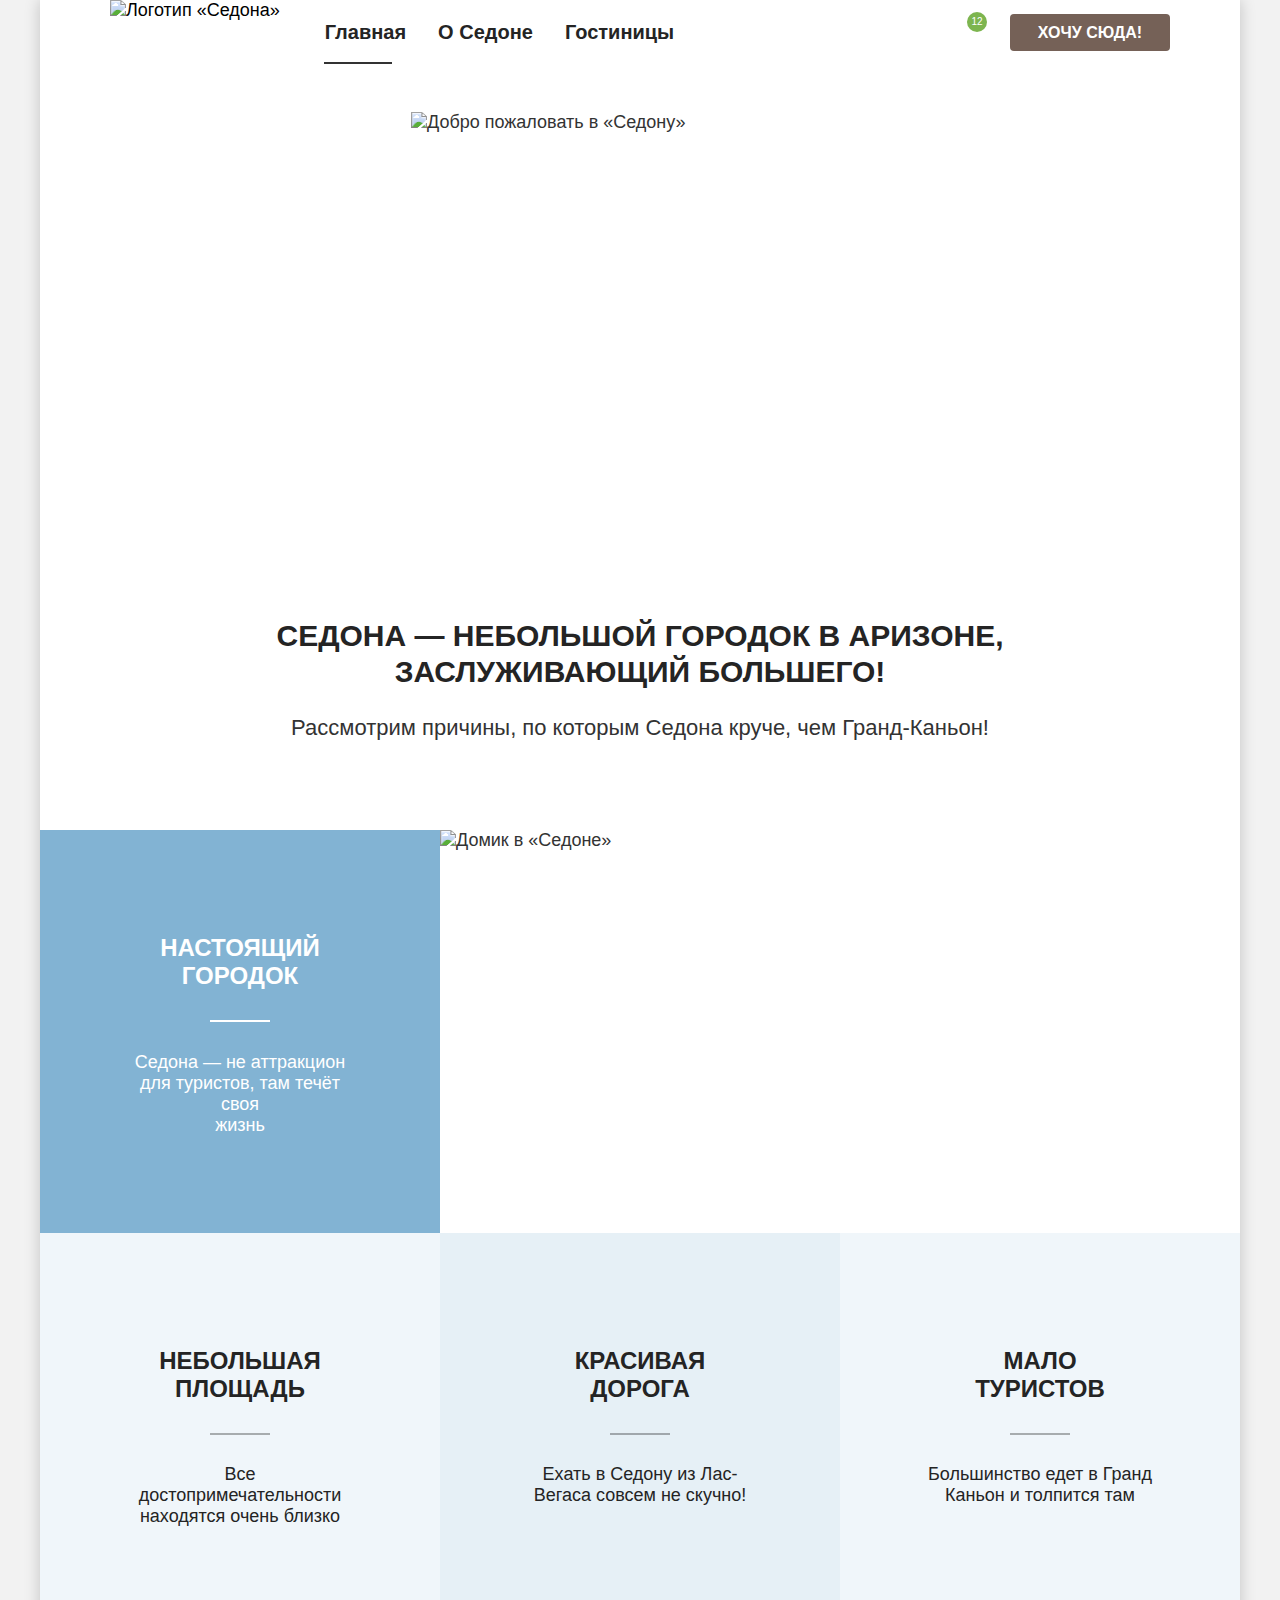
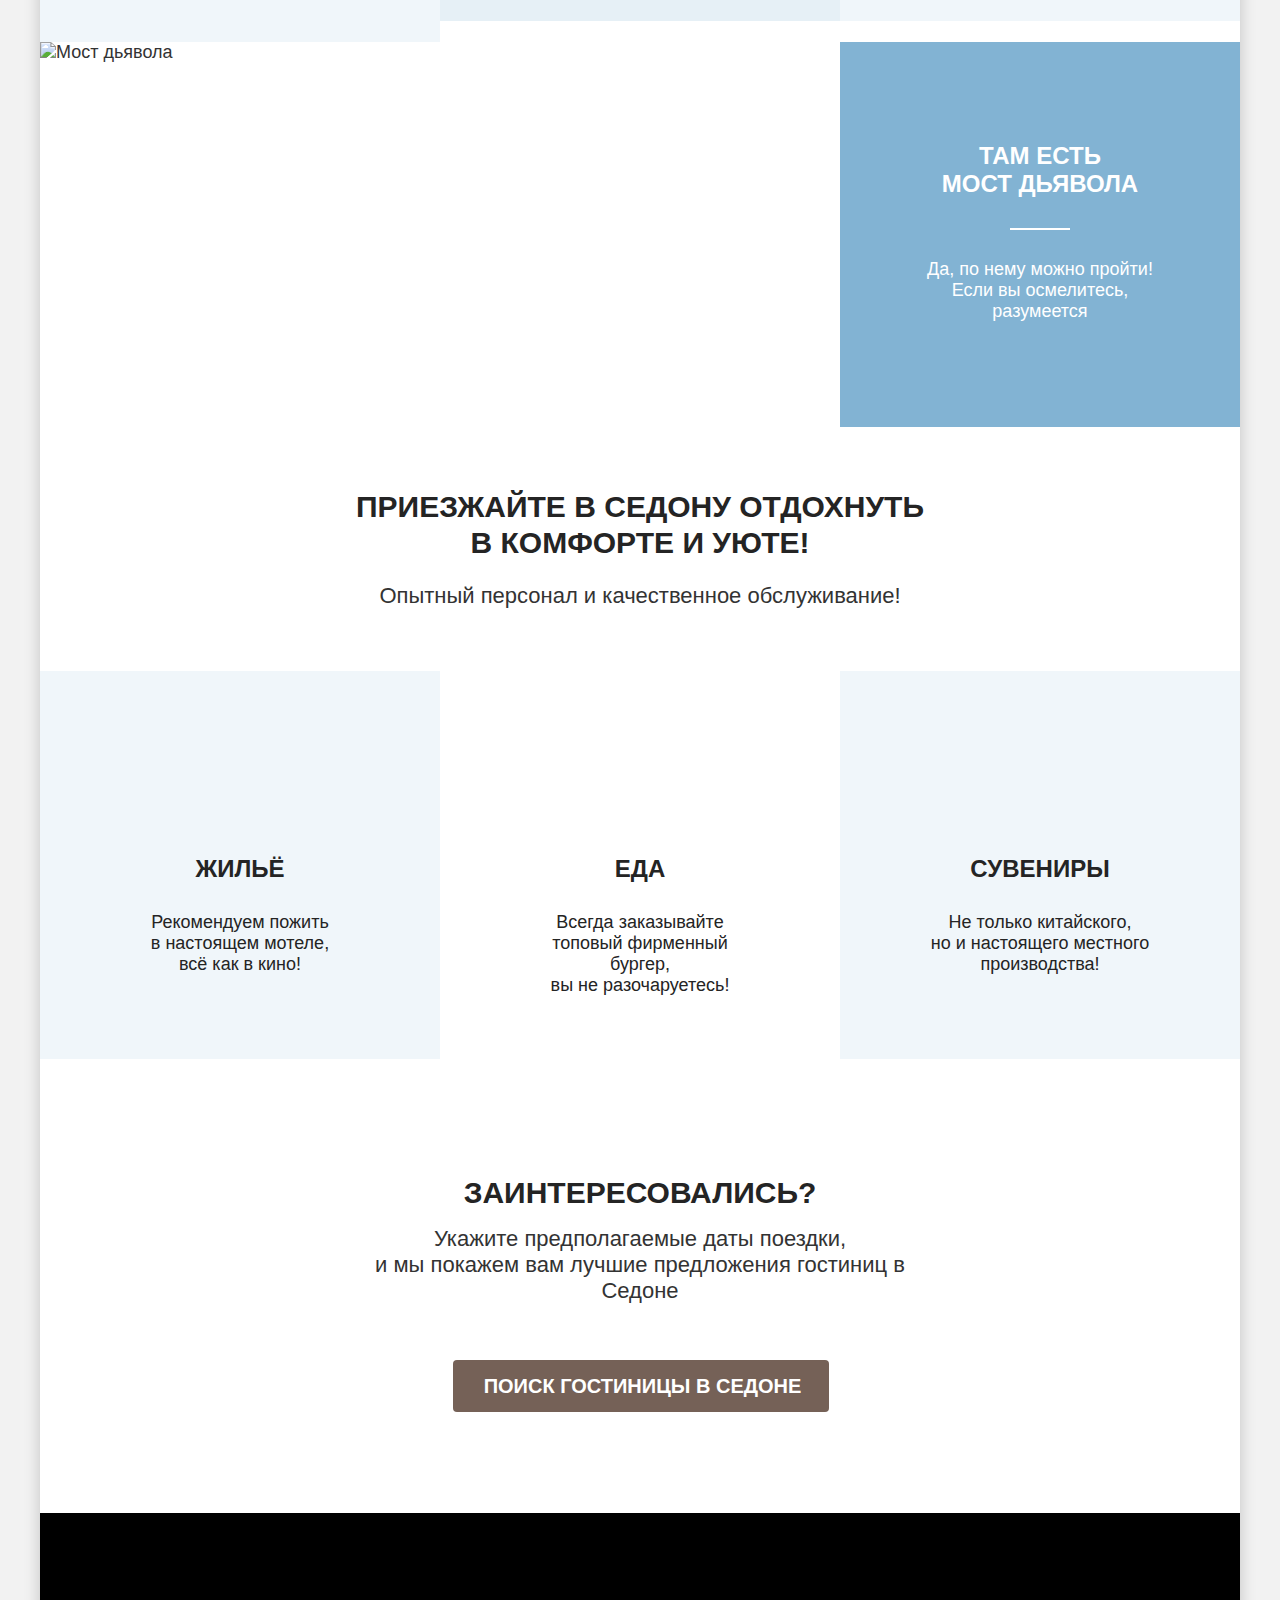
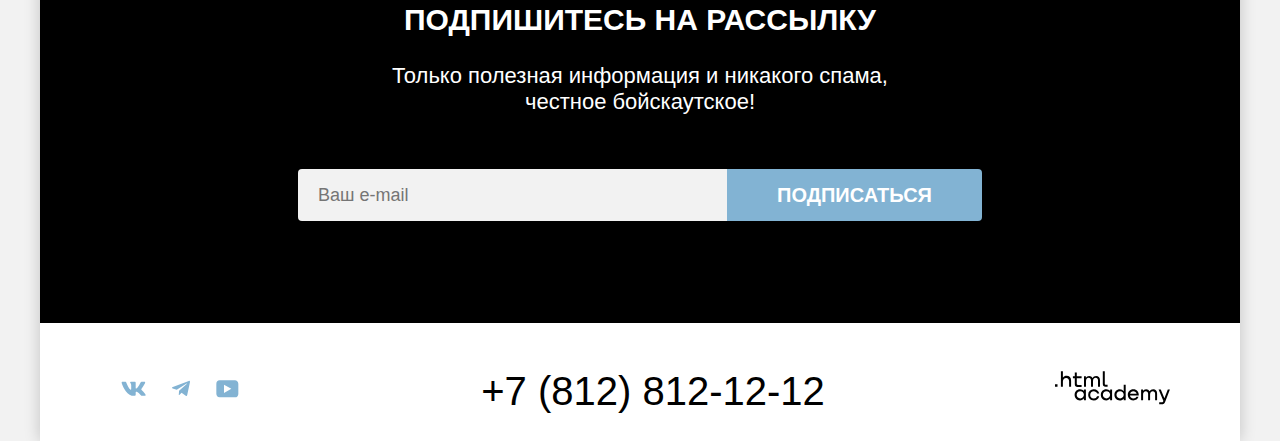
==== commit fa827c08: "Исправляет footer" ====
--- a/index.html
+++ b/index.html
@@ -178,7 +178,7 @@
     </section>
 
     <section class="footer-logo-htmlacademy">
-      <svg  role="img"  aria-label="Логотип Htmlacademy">class="logo-htmlacademy" width="115" height="34" fill="#000" xmlns="http://www.w3.org/2000/svg"><path d="M0 13.26v2.6h2.5v-2.6H0ZM11.6 4.86c-1.6 0-2.8.7-3.6 1.7h-.1V.36h-2v15.5h2v-5.3c0-2.1 1.3-3.6 3.3-3.6 1.8 0 2.9 1.4 2.9 3.2v5.7h2v-6.1c.1-3-1.8-4.9-4.5-4.9ZM26.6 5.16h-4.8v-3.7h-2v3.8h-1.9v2h1.9v6c0 1.7 1 2.7 2.7 2.7h4.1v-2h-3.7c-.7 0-1.1-.4-1.1-1.1v-5.7h4.8v-2ZM41.1 4.96c-1.6 0-2.9.8-3.5 2.1h-.1c-.6-1.2-1.8-2.1-3.4-2.1-1.4 0-2.5.8-3.1 1.8h-.1v-1.6H29v10.6h2v-5.4c0-2 1-3.5 2.6-3.5 1.5 0 2.4 1 2.4 2.6v6.3h2v-5.6c0-2.4 1.4-3.3 2.6-3.3 1.5 0 2.4 1 2.4 2.6v6.3h2v-6.5c.1-2.5-1.4-4.3-3.9-4.3ZM47.8 13.06c0 1.7 1 2.7 2.8 2.7h2v-2h-1.7c-.7 0-1.1-.4-1.1-1.1V.36h-2v12.7ZM28.9 20.06c-.9-1.1-2.2-1.8-3.9-1.8-3.1 0-5.4 2.3-5.4 5.6s2.3 5.6 5.4 5.6c1.8 0 3-.8 3.8-1.9h.1v1.6h2v-10.6h-2v1.5Zm-3.6 7.4c-2.2 0-3.6-1.6-3.6-3.6s1.4-3.6 3.6-3.6 3.6 1.6 3.6 3.6c0 1.9-1.4 3.6-3.6 3.6ZM44.2 22.36c-.5-2.4-2.6-4.1-5.4-4.1a5.4 5.4 0 0 0-5.6 5.6c0 3.1 2.2 5.6 5.6 5.6 2.8 0 4.9-1.8 5.4-4.2h-2.1a3.4 3.4 0 0 1-3.3 2.3c-2.2 0-3.6-1.6-3.6-3.6s1.4-3.6 3.6-3.6c1.6 0 2.8 1 3.3 2.2h2.1v-.2ZM55.1 20.06c-.9-1.1-2.2-1.8-3.9-1.8-3.1 0-5.4 2.3-5.4 5.6s2.3 5.6 5.4 5.6c1.8 0 3-.8 3.8-1.9h.1v1.6h2v-10.6h-2v1.5Zm-3.6 7.4c-2.2 0-3.6-1.6-3.6-3.6s1.4-3.6 3.6-3.6 3.6 1.6 3.6 3.6c0 1.9-1.5 3.6-3.6 3.6ZM68.7 20.16c-.9-1.1-2.2-1.9-3.9-1.9-3.1 0-5.4 2.3-5.4 5.6s2.2 5.6 5.4 5.6c1.7 0 3-.8 3.8-1.8h.1v1.5h2v-15.4h-2v6.4Zm-3.6 7.3c-2.2 0-3.6-1.6-3.6-3.6s1.4-3.6 3.6-3.6 3.6 1.6 3.6 3.6c-.1 2-1.5 3.6-3.6 3.6ZM78.3 18.26c-3.3 0-5.5 2.5-5.5 5.6 0 3 2.1 5.6 5.5 5.6 2.5 0 4.5-1.3 5.2-3.6h-2.1c-.5 1-1.6 1.6-3 1.6-1.9 0-3.3-1.3-3.4-2.9h8.8c.2-3.6-2-6.3-5.5-6.3Zm0 1.9c1.7 0 3 1 3.3 2.6h-6.5c.3-1.5 1.5-2.6 3.2-2.6ZM98.2 18.26c-1.6 0-2.9.8-3.6 2h-.1c-.6-1.2-1.8-2-3.4-2-1.4 0-2.5.7-3.1 1.8v-1.5h-1.9v10.6h2v-5.4c0-2 1-3.4 2.6-3.5 1.5 0 2.4 1 2.4 2.6v6.3h2v-5.6c0-2.4 1.4-3.3 2.6-3.3 1.5 0 2.4 1 2.4 2.6v6.3h2v-6.5c.1-2.6-1.4-4.4-3.9-4.4ZM109.4 27.36l-3.6-8.9h-2.2l4.8 11.6c-.3.9-.7 1.2-1.7 1.2h-2.5v2h2.5c1.8 0 2.8-.8 3.5-2.6l4.7-12.2h-2.1l-3.4 8.9Z"/></svg>
+      <svg  role="img"  aria-label="Логотип Htmlacademy" class="logo-htmlacademy" width="115" height="34" fill="#000" xmlns="http://www.w3.org/2000/svg"><path d="M0 13.26v2.6h2.5v-2.6H0ZM11.6 4.86c-1.6 0-2.8.7-3.6 1.7h-.1V.36h-2v15.5h2v-5.3c0-2.1 1.3-3.6 3.3-3.6 1.8 0 2.9 1.4 2.9 3.2v5.7h2v-6.1c.1-3-1.8-4.9-4.5-4.9ZM26.6 5.16h-4.8v-3.7h-2v3.8h-1.9v2h1.9v6c0 1.7 1 2.7 2.7 2.7h4.1v-2h-3.7c-.7 0-1.1-.4-1.1-1.1v-5.7h4.8v-2ZM41.1 4.96c-1.6 0-2.9.8-3.5 2.1h-.1c-.6-1.2-1.8-2.1-3.4-2.1-1.4 0-2.5.8-3.1 1.8h-.1v-1.6H29v10.6h2v-5.4c0-2 1-3.5 2.6-3.5 1.5 0 2.4 1 2.4 2.6v6.3h2v-5.6c0-2.4 1.4-3.3 2.6-3.3 1.5 0 2.4 1 2.4 2.6v6.3h2v-6.5c.1-2.5-1.4-4.3-3.9-4.3ZM47.8 13.06c0 1.7 1 2.7 2.8 2.7h2v-2h-1.7c-.7 0-1.1-.4-1.1-1.1V.36h-2v12.7ZM28.9 20.06c-.9-1.1-2.2-1.8-3.9-1.8-3.1 0-5.4 2.3-5.4 5.6s2.3 5.6 5.4 5.6c1.8 0 3-.8 3.8-1.9h.1v1.6h2v-10.6h-2v1.5Zm-3.6 7.4c-2.2 0-3.6-1.6-3.6-3.6s1.4-3.6 3.6-3.6 3.6 1.6 3.6 3.6c0 1.9-1.4 3.6-3.6 3.6ZM44.2 22.36c-.5-2.4-2.6-4.1-5.4-4.1a5.4 5.4 0 0 0-5.6 5.6c0 3.1 2.2 5.6 5.6 5.6 2.8 0 4.9-1.8 5.4-4.2h-2.1a3.4 3.4 0 0 1-3.3 2.3c-2.2 0-3.6-1.6-3.6-3.6s1.4-3.6 3.6-3.6c1.6 0 2.8 1 3.3 2.2h2.1v-.2ZM55.1 20.06c-.9-1.1-2.2-1.8-3.9-1.8-3.1 0-5.4 2.3-5.4 5.6s2.3 5.6 5.4 5.6c1.8 0 3-.8 3.8-1.9h.1v1.6h2v-10.6h-2v1.5Zm-3.6 7.4c-2.2 0-3.6-1.6-3.6-3.6s1.4-3.6 3.6-3.6 3.6 1.6 3.6 3.6c0 1.9-1.5 3.6-3.6 3.6ZM68.7 20.16c-.9-1.1-2.2-1.9-3.9-1.9-3.1 0-5.4 2.3-5.4 5.6s2.2 5.6 5.4 5.6c1.7 0 3-.8 3.8-1.8h.1v1.5h2v-15.4h-2v6.4Zm-3.6 7.3c-2.2 0-3.6-1.6-3.6-3.6s1.4-3.6 3.6-3.6 3.6 1.6 3.6 3.6c-.1 2-1.5 3.6-3.6 3.6ZM78.3 18.26c-3.3 0-5.5 2.5-5.5 5.6 0 3 2.1 5.6 5.5 5.6 2.5 0 4.5-1.3 5.2-3.6h-2.1c-.5 1-1.6 1.6-3 1.6-1.9 0-3.3-1.3-3.4-2.9h8.8c.2-3.6-2-6.3-5.5-6.3Zm0 1.9c1.7 0 3 1 3.3 2.6h-6.5c.3-1.5 1.5-2.6 3.2-2.6ZM98.2 18.26c-1.6 0-2.9.8-3.6 2h-.1c-.6-1.2-1.8-2-3.4-2-1.4 0-2.5.7-3.1 1.8v-1.5h-1.9v10.6h2v-5.4c0-2 1-3.4 2.6-3.5 1.5 0 2.4 1 2.4 2.6v6.3h2v-5.6c0-2.4 1.4-3.3 2.6-3.3 1.5 0 2.4 1 2.4 2.6v6.3h2v-6.5c.1-2.6-1.4-4.4-3.9-4.4ZM109.4 27.36l-3.6-8.9h-2.2l4.8 11.6c-.3.9-.7 1.2-1.7 1.2h-2.5v2h2.5c1.8 0 2.8-.8 3.5-2.6l4.7-12.2h-2.1l-3.4 8.9Z"/></svg>
       </section>
     </footer>
   </div>
